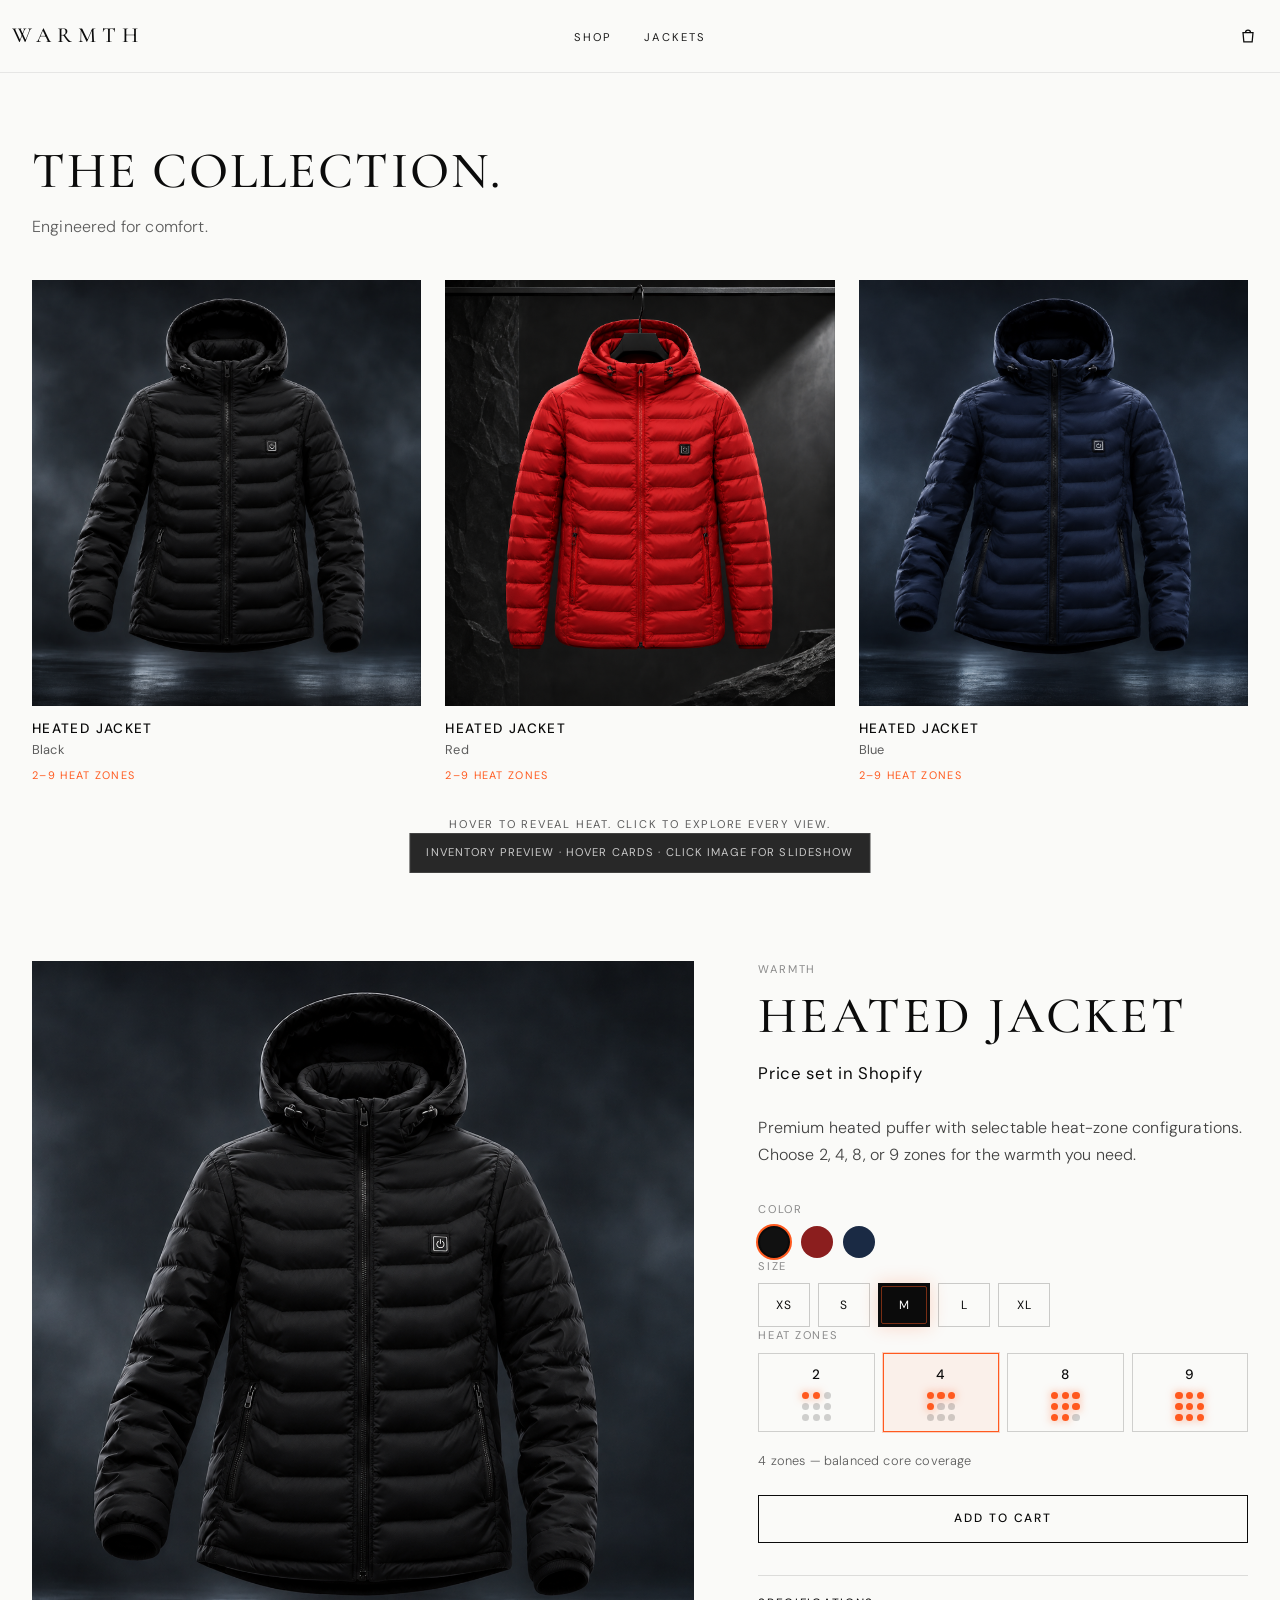
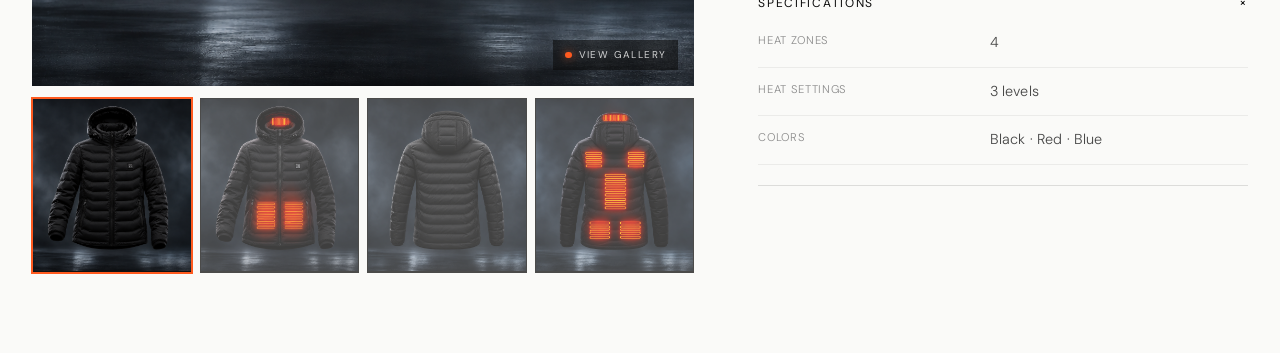
==== heated-store/preview/inventory.html @ 86cc254b "Add heated clothing brand theme, inventory, and campaign assets. Shopify Online Store 2.0 theme with" ====
<!doctype html>
<html lang="en">
  <head>
    <meta charset="utf-8">
    <meta name="viewport" content="width=device-width,initial-scale=1">
    <title>WARMTH — Inventory Preview</title>
    <link rel="preconnect" href="https://fonts.googleapis.com">
    <link rel="preconnect" href="https://fonts.gstatic.com" crossorigin>
    <link href="https://fonts.googleapis.com/css2?family=Cormorant+Garamond:wght@400;500;600&family=DM+Sans:opsz,wght@9..40,300;9..40,400;9..40,500&display=swap" rel="stylesheet">
    <link rel="stylesheet" href="../assets/base.css">
    <link rel="stylesheet" href="../assets/editorial.css">
    <link rel="stylesheet" href="../assets/animations.css">
    <link rel="stylesheet" href="../assets/product.css">
    <link rel="stylesheet" href="../assets/inventory.css">
    <style>
      :root {
        --color-bg: #0B0B0B;
        --color-soft-black: #171717;
        --color-white: #FFFFFF;
        --color-editorial: #FAFAF8;
        --color-muted: #8A8A8A;
        --color-light-gray: #E9E9E9;
        --color-heat: #FF5A1F;
        --color-amber: #FFB347;
        --color-deep-heat: #D62828;
        --page-width: 1440px;
        --heading-scale: 1;
        --body-scale: 1;
        --font-heading: 'Cormorant Garamond', 'Times New Roman', serif;
        --font-body: 'DM Sans', system-ui, sans-serif;
        --header-height: 4.5rem;
      }
      .preview-banner {
        position: fixed; bottom: 1rem; left: 50%; transform: translateX(-50%);
        z-index: 100; padding: 0.65rem 1rem; background: rgba(11,11,11,0.88);
        border: 1px solid rgba(255,255,255,0.12); font-size: 0.7rem;
        letter-spacing: 0.1em; text-transform: uppercase; color: rgba(255,255,255,0.75);
        max-width: calc(100% - 2rem); text-align: center;
      }
    </style>
  </head>
  <body class="template-collection">
    <header class="site-header" data-site-header data-transparent="false">
      <div class="site-header__inner">
        <a class="site-header__logo" href="index.html">WARMTH</a>
        <nav class="site-header__nav" aria-label="Primary">
          <ul class="site-header__nav-list list-reset">
            <li><a class="site-header__nav-link" href="#inventory">Shop</a></li>
            <li><a class="site-header__nav-link" href="#product-black">Jackets</a></li>
          </ul>
        </nav>
        <div class="site-header__actions">
          <button type="button" class="icon-btn icon-btn--cart" data-cart-open aria-label="Cart">
            <svg viewBox="0 0 24 24" fill="none" stroke="currentColor" stroke-width="1.5"><path d="M6 8h12l-1 11H7L6 8z"/><path d="M9 8a3 3 0 016 0"/></svg>
            <span class="cart-count" data-cart-count hidden></span>
          </button>
          <button type="button" class="icon-btn menu-toggle" data-menu-toggle aria-label="Menu">
            <svg viewBox="0 0 24 24" fill="none" stroke="currentColor" stroke-width="1.5"><path d="M4 7h16M4 12h16M4 17h16"/></svg>
          </button>
        </div>
      </div>
    </header>

    <nav class="mobile-nav" data-mobile-nav>
      <button type="button" class="icon-btn mobile-nav__close" data-mobile-nav-close aria-label="Close">
        <svg viewBox="0 0 24 24" fill="none" stroke="currentColor" stroke-width="1.5"><path d="M6 6l12 12M18 6L6 18"/></svg>
      </button>
      <ul class="mobile-nav__list list-reset">
        <li><a class="mobile-nav__link" href="#inventory">Shop</a></li>
        <li><a class="mobile-nav__link" href="#product-black">Product</a></li>
      </ul>
    </nav>

    <main>
      <section class="inventory-section" id="inventory" data-inventory-section>
        <div class="page-width">
          <header class="inventory-section__header">
            <h1 class="inventory-section__title h2">THE COLLECTION.</h1>
            <p class="inventory-section__sub">Engineered for comfort.</p>
          </header>
          <div class="inventory-grid">
            <a class="inventory-card" href="#product-black" data-inventory-card data-color="black">
              <div class="inventory-card__media"><div class="inventory-card__stage">
                <img class="inventory-card__img inventory-card__img--base" src="../assets/inventory/black-unglowfront.png" alt="Black heated jacket" width="1199" height="1312">
                <img class="inventory-card__img inventory-card__img--glow" src="../assets/inventory/black-glowfront.png" alt="" width="1199" height="1312" aria-hidden="true">
                <span class="inventory-card__heat-hint" aria-hidden="true"><span class="inventory-card__heat-dot"></span>Heat on</span>
              </div></div>
              <div class="inventory-card__meta">
                <h2 class="inventory-card__title">Heated Jacket</h2>
                <p class="inventory-card__color">Black</p>
                <p class="inventory-card__zones">2–9 heat zones</p>
              </div>
            </a>
            <a class="inventory-card" href="#product-red" data-inventory-card data-color="red">
              <div class="inventory-card__media"><div class="inventory-card__stage">
                <img class="inventory-card__img inventory-card__img--base" src="../assets/inventory/red-unglowfront.png" alt="Red heated jacket" width="1199" height="1312">
                <img class="inventory-card__img inventory-card__img--glow" src="../assets/inventory/red-glowfront.png" alt="" width="1199" height="1312" aria-hidden="true">
                <span class="inventory-card__heat-hint" aria-hidden="true"><span class="inventory-card__heat-dot"></span>Heat on</span>
              </div></div>
              <div class="inventory-card__meta">
                <h2 class="inventory-card__title">Heated Jacket</h2>
                <p class="inventory-card__color">Red</p>
                <p class="inventory-card__zones">2–9 heat zones</p>
              </div>
            </a>
            <a class="inventory-card" href="#product-blue" data-inventory-card data-color="blue">
              <div class="inventory-card__media"><div class="inventory-card__stage">
                <img class="inventory-card__img inventory-card__img--base" src="../assets/inventory/blue-unglowfront.png" alt="Blue heated jacket" width="1199" height="1312">
                <img class="inventory-card__img inventory-card__img--glow" src="../assets/inventory/blue-glowfront.png" alt="" width="1199" height="1312" aria-hidden="true">
                <span class="inventory-card__heat-hint" aria-hidden="true"><span class="inventory-card__heat-dot"></span>Heat on</span>
              </div></div>
              <div class="inventory-card__meta">
                <h2 class="inventory-card__title">Heated Jacket</h2>
                <p class="inventory-card__color">Blue</p>
                <p class="inventory-card__zones">2–9 heat zones</p>
              </div>
            </a>
          </div>
          <p class="inventory-section__hint">Hover to reveal heat. Click to explore every view.</p>
        </div>
      </section>

      <section class="product inventory-product" id="product-black" data-product-section data-inventory-product data-color="black">
        <div class="page-width product__layout">
          <div class="product__gallery" data-product-gallery data-inventory-gallery>
            <button type="button" class="product__gallery-main inventory-gallery__main" data-gallery-main data-open-slideshow aria-label="Open image slideshow">
              <img data-gallery-active src="../assets/inventory/black-unglowfront.png" alt="Black jacket front" width="1199" height="1312">
              <span class="inventory-gallery__cue"><span class="inventory-gallery__cue-dot"></span>View gallery</span>
            </button>
            <div class="product__thumbs inventory-gallery__thumbs">
              <button type="button" class="product__thumb is-active" data-gallery-thumb data-src="../assets/inventory/black-unglowfront.png" data-alt="Black jacket front" aria-label="Front">
                <img src="../assets/inventory/black-unglowfront.png" alt="" width="200" height="220">
              </button>
              <button type="button" class="product__thumb" data-gallery-thumb data-src="../assets/inventory/black-glowfront.png" data-alt="Black jacket front — heat on" aria-label="Front heat">
                <img src="../assets/inventory/black-glowfront.png" alt="" width="200" height="220">
              </button>
              <button type="button" class="product__thumb" data-gallery-thumb data-src="../assets/inventory/black-unglowback.png" data-alt="Black jacket back" aria-label="Back">
                <img src="../assets/inventory/black-unglowback.png" alt="" width="200" height="220">
              </button>
              <button type="button" class="product__thumb" data-gallery-thumb data-src="../assets/inventory/black-glowback.png" data-alt="Black jacket back — heat on" aria-label="Back heat">
                <img src="../assets/inventory/black-glowback.png" alt="" width="200" height="220">
              </button>
            </div>
          </div>

          <div class="product__info">
            <p class="product__vendor">WARMTH</p>
            <h1 class="product__title">Heated Jacket</h1>
            <div class="product__price">Price set in Shopify</div>
            <div class="product__description">
              <p>Premium heated puffer with selectable heat-zone configurations. Choose 2, 4, 8, or 9 zones for the warmth you need.</p>
            </div>

            <div class="inventory-product__form">
              <div class="field">
                <span class="field__label">Color</span>
                <div class="color-pills">
                  <button type="button" class="color-pill color-pill--black is-selected" data-color-pill data-color="black" aria-label="Black" aria-pressed="true"></button>
                  <button type="button" class="color-pill color-pill--red" data-color-pill data-color="red" aria-label="Red" aria-pressed="false"></button>
                  <button type="button" class="color-pill color-pill--blue" data-color-pill data-color="blue" aria-label="Blue" aria-pressed="false"></button>
                </div>
              </div>

              <div class="field">
                <span class="field__label">Size</span>
                <div class="variant-pills variant-pills--animated" data-size-pills>
                  <button type="button" class="variant-pill" data-size-pill data-value="XS"><span class="variant-pill__ring"></span><span class="variant-pill__label">XS</span></button>
                  <button type="button" class="variant-pill" data-size-pill data-value="S"><span class="variant-pill__ring"></span><span class="variant-pill__label">S</span></button>
                  <button type="button" class="variant-pill is-selected" data-size-pill data-value="M"><span class="variant-pill__ring"></span><span class="variant-pill__label">M</span></button>
                  <button type="button" class="variant-pill" data-size-pill data-value="L"><span class="variant-pill__ring"></span><span class="variant-pill__label">L</span></button>
                  <button type="button" class="variant-pill" data-size-pill data-value="XL"><span class="variant-pill__ring"></span><span class="variant-pill__label">XL</span></button>
                </div>
              </div>

              <div class="field" data-heat-option>
                <span class="field__label">Heat zones</span>
                <div class="heat-zone-pills" data-heat-pills>
                  <button type="button" class="heat-zone-pill" data-heat-zones="2" aria-pressed="false"><span class="heat-zone-pill__count">2</span><span class="heat-zone-pill__map" data-zone-map="2"></span></button>
                  <button type="button" class="heat-zone-pill is-selected" data-heat-zones="4" aria-pressed="true"><span class="heat-zone-pill__count">4</span><span class="heat-zone-pill__map" data-zone-map="4"></span></button>
                  <button type="button" class="heat-zone-pill" data-heat-zones="8" aria-pressed="false"><span class="heat-zone-pill__count">8</span><span class="heat-zone-pill__map" data-zone-map="8"></span></button>
                  <button type="button" class="heat-zone-pill" data-heat-zones="9" aria-pressed="false"><span class="heat-zone-pill__count">9</span><span class="heat-zone-pill__map" data-zone-map="9"></span></button>
                </div>
                <p class="heat-zone-note" data-heat-note>4 zones — balanced core coverage</p>
              </div>

              <div class="product__actions" style="margin-top:1.5rem;">
                <button type="button" class="btn btn--dark" data-demo-add style="width:100%;">Add to cart</button>
              </div>
            </div>

            <div class="product__meta-blocks">
              <details class="accordion" open>
                <summary class="accordion__trigger">Specifications <span class="accordion__icon">+</span></summary>
                <div class="accordion__content">
                  <div class="spec-list">
                    <div class="spec-list__row"><span class="spec-list__label">Heat zones</span><span data-spec-zones>4</span></div>
                    <div class="spec-list__row"><span class="spec-list__label">Heat settings</span><span>3 levels</span></div>
                    <div class="spec-list__row"><span class="spec-list__label">Colors</span><span>Black · Red · Blue</span></div>
                  </div>
                </div>
              </details>
            </div>
          </div>
        </div>
      </section>
    </main>

    <div class="slideshow" data-slideshow hidden>
      <div class="slideshow__overlay" data-slideshow-close></div>
      <div class="slideshow__panel" role="dialog" aria-modal="true" aria-label="Product gallery">
        <button type="button" class="slideshow__close icon-btn" data-slideshow-close aria-label="Close">
          <svg viewBox="0 0 24 24" fill="none" stroke="currentColor" stroke-width="1.5"><path d="M6 6l12 12M18 6L6 18"/></svg>
        </button>
        <button type="button" class="slideshow__nav slideshow__nav--prev" data-slideshow-prev aria-label="Previous">
          <svg viewBox="0 0 24 24" fill="none" stroke="currentColor" stroke-width="1.5"><path d="M15 5l-7 7 7 7"/></svg>
        </button>
        <div class="slideshow__stage">
          <img class="slideshow__img is-active" data-slideshow-img alt="" width="1199" height="1312">
          <img class="slideshow__img" data-slideshow-img-next alt="" width="1199" height="1312" aria-hidden="true">
        </div>
        <button type="button" class="slideshow__nav slideshow__nav--next" data-slideshow-next aria-label="Next">
          <svg viewBox="0 0 24 24" fill="none" stroke="currentColor" stroke-width="1.5"><path d="M9 5l7 7-7 7"/></svg>
        </button>
        <div class="slideshow__meta">
          <p class="slideshow__caption" data-slideshow-caption></p>
          <div class="slideshow__progress" data-slideshow-progress></div>
        </div>
      </div>
    </div>

    <div class="cart-drawer" data-cart-drawer>
      <div class="cart-drawer__overlay" data-cart-close></div>
      <aside class="cart-drawer__panel" role="dialog" aria-modal="true" aria-label="Cart">
        <div class="cart-drawer__header">
          <h2 class="cart-drawer__title">Cart</h2>
          <button type="button" class="icon-btn" data-cart-close aria-label="Close">
            <svg viewBox="0 0 24 24" fill="none" stroke="currentColor" stroke-width="1.5"><path d="M6 6l12 12M18 6L6 18"/></svg>
          </button>
        </div>
        <div class="cart-drawer__body"><p class="cart-drawer__empty">Your cart is empty</p></div>
      </aside>
    </div>

    <div id="CartToast" class="cart-toast" hidden role="status"></div>
    <p class="preview-banner">Inventory preview · Hover cards · Click image for slideshow</p>

    <script type="application/json" data-inventory-catalog>
    {
      "black": {
        "title": "Heated Jacket",
        "images": [
          {"src": "../assets/inventory/black-unglowfront.png", "alt": "Black jacket front"},
          {"src": "../assets/inventory/black-glowfront.png", "alt": "Black jacket front — heat on"},
          {"src": "../assets/inventory/black-unglowback.png", "alt": "Black jacket back"},
          {"src": "../assets/inventory/black-glowback.png", "alt": "Black jacket back — heat on"}
        ]
      },
      "red": {
        "title": "Heated Jacket",
        "images": [
          {"src": "../assets/inventory/red-unglowfront.png", "alt": "Red jacket front"},
          {"src": "../assets/inventory/red-glowfront.png", "alt": "Red jacket front — heat on"},
          {"src": "../assets/inventory/red-unglowback.png", "alt": "Red jacket back"},
          {"src": "../assets/inventory/red-glowback.png", "alt": "Red jacket back — heat on"}
        ]
      },
      "blue": {
        "title": "Heated Jacket",
        "images": [
          {"src": "../assets/inventory/blue-unglowfront.png", "alt": "Blue jacket front"},
          {"src": "../assets/inventory/blue-glowfront.png", "alt": "Blue jacket front — heat on"},
          {"src": "../assets/inventory/blue-unglowback.png", "alt": "Blue jacket back"},
          {"src": "../assets/inventory/blue-glowback.png", "alt": "Blue jacket back — heat on"}
        ]
      }
    }
    </script>
    <script>
      window.theme = {
        routes: { cart_url: '#', cart_add_url: '#', cart_change_url: '#', cart_update_url: '#' },
        strings: { addToCart: 'Add to cart', soldOut: 'Sold out', unavailable: 'Unavailable', cartError: 'Cart requires Shopify' },
        moneyFormat: '${{amount}}',
        cartDrawer: true
      };
    </script>
    <script src="../assets/theme.js" defer></script>
    <script src="../assets/media-controller.js" defer></script>
  </body>
</html>
---- heated-store/assets/base.css ----
/* ==========================================================================
   Heated Store — Base design system
   ~90–95% neutral. Heat orange is the signature accent only.
   ========================================================================== */

*,
*::before,
*::after {
  box-sizing: border-box;
}

html {
  font-size: calc(16px * var(--body-scale, 1));
  scroll-behavior: smooth;
  -webkit-text-size-adjust: 100%;
}

@media (prefers-reduced-motion: reduce) {
  html {
    scroll-behavior: auto;
  }

  *,
  *::before,
  *::after {
    animation-duration: 0.01ms !important;
    animation-iteration-count: 1 !important;
    transition-duration: 0.01ms !important;
    scroll-behavior: auto !important;
  }
}

body {
  margin: 0;
  min-height: 100svh;
  background: var(--color-bg);
  color: var(--color-white);
  font-family: var(--font-body);
  font-weight: 400;
  line-height: 1.55;
  letter-spacing: 0.01em;
  -webkit-font-smoothing: antialiased;
  text-rendering: optimizeLegibility;
}

img,
video,
svg {
  display: block;
  max-width: 100%;
  height: auto;
}

button,
input,
select,
textarea {
  font: inherit;
  color: inherit;
}

button {
  cursor: pointer;
  background: none;
  border: none;
  padding: 0;
}

a {
  color: inherit;
  text-decoration: none;
}

a:hover {
  color: var(--color-heat);
}

:focus-visible {
  outline: 2px solid var(--color-heat);
  outline-offset: 3px;
}

.skip-link {
  position: absolute;
  left: -9999px;
  top: 0;
  z-index: 10000;
  padding: 0.75rem 1.25rem;
  background: var(--color-white);
  color: var(--color-bg);
}

.skip-link:focus {
  left: 1rem;
  top: 1rem;
}

.visually-hidden {
  position: absolute !important;
  width: 1px;
  height: 1px;
  padding: 0;
  margin: -1px;
  overflow: hidden;
  clip: rect(0, 0, 0, 0);
  white-space: nowrap;
  border: 0;
}

.page-width {
  width: min(100% - 2.5rem, var(--page-width));
  margin-inline: auto;
}

@media (min-width: 990px) {
  .page-width {
    width: min(100% - 4rem, var(--page-width));
  }
}

.main-content {
  min-height: 60svh;
}

.template-index .main-content {
  min-height: 100svh;
}

/* Typography */
h1, h2, h3, h4, .heading {
  font-family: var(--font-heading);
  font-weight: 500;
  line-height: 1.05;
  letter-spacing: 0.04em;
  margin: 0;
  text-transform: uppercase;
}

.h1, h1 {
  font-size: clamp(2.4rem, 6vw, calc(5.5rem * var(--heading-scale, 1)));
}

.h2, h2 {
  font-size: clamp(1.8rem, 4vw, calc(3.5rem * var(--heading-scale, 1)));
}

.h3, h3 {
  font-size: clamp(1.25rem, 2.5vw, calc(2rem * var(--heading-scale, 1)));
}

.body-sm {
  font-size: 0.875rem;
  letter-spacing: 0.04em;
}

.body-xs {
  font-size: 0.75rem;
  letter-spacing: 0.08em;
  text-transform: uppercase;
}

.text-muted {
  color: var(--color-muted);
}

.surface-editorial .text-muted,
.collection-hero__sub,
.product-card__price,
.product__vendor,
.field__label,
.cart-item__variant,
.cart-summary__note,
.product-heat-demo__caption,
.page-placeholder-note,
.collection-empty {
  color: #5c5c5c;
}

.text-heat {
  color: var(--color-heat);
}

/* Buttons */
.btn {
  display: inline-flex;
  align-items: center;
  justify-content: center;
  gap: 0.5rem;
  min-height: 3rem;
  padding: 0.85rem 1.75rem;
  border: 1px solid currentColor;
  background: transparent;
  color: var(--color-white);
  font-family: var(--font-body);
  font-size: 0.75rem;
  font-weight: 500;
  letter-spacing: 0.16em;
  text-transform: uppercase;
  transition: background 0.35s ease, color 0.35s ease, border-color 0.35s ease, transform 0.35s ease;
}

.btn:hover {
  background: var(--color-white);
  color: var(--color-bg);
  border-color: var(--color-white);
}

.btn--filled {
  background: var(--color-white);
  color: var(--color-bg);
  border-color: var(--color-white);
}

.btn--filled:hover {
  background: transparent;
  color: var(--color-white);
}

.btn--heat {
  border-color: var(--color-heat);
  color: var(--color-heat);
}

.btn--heat:hover {
  background: var(--color-heat);
  color: var(--color-white);
  border-color: var(--color-heat);
}

.btn--dark {
  color: var(--color-bg);
  border-color: var(--color-bg);
}

.btn--dark:hover {
  background: var(--color-bg);
  color: var(--color-white);
}

.btn:disabled,
.btn[aria-disabled="true"] {
  opacity: 0.45;
  cursor: not-allowed;
  pointer-events: none;
}

.icon-btn {
  display: inline-flex;
  align-items: center;
  justify-content: center;
  width: 2.5rem;
  height: 2.5rem;
  color: inherit;
  transition: color 0.25s ease, opacity 0.25s ease;
}

.icon-btn:hover {
  color: var(--color-heat);
}

.icon-btn svg {
  width: 1.25rem;
  height: 1.25rem;
}

/* Forms */
.field {
  display: flex;
  flex-direction: column;
  gap: 0.5rem;
}

.field__label {
  font-size: 0.7rem;
  letter-spacing: 0.14em;
  text-transform: uppercase;
  color: var(--color-muted);
}

.field__input,
.field__select {
  width: 100%;
  min-height: 3rem;
  padding: 0.75rem 1rem;
  border: 1px solid var(--color-light-gray);
  background: transparent;
  color: inherit;
  appearance: none;
}

.field__input:focus,
.field__select:focus {
  border-color: var(--color-heat);
  outline: none;
}

.qty {
  display: inline-flex;
  align-items: center;
  border: 1px solid var(--color-light-gray);
}

.qty__btn {
  width: 2.75rem;
  height: 2.75rem;
  display: grid;
  place-items: center;
  transition: color 0.2s ease;
}

.qty__btn:hover {
  color: var(--color-heat);
}

.qty__input {
  width: 3rem;
  height: 2.75rem;
  border: 0;
  background: transparent;
  text-align: center;
  -moz-appearance: textfield;
}

.qty__input::-webkit-outer-spin-button,
.qty__input::-webkit-inner-spin-button {
  appearance: none;
  margin: 0;
}

/* Cart toast */
.cart-toast {
  position: fixed;
  right: 1.25rem;
  bottom: 1.25rem;
  z-index: 80;
  padding: 0.9rem 1.2rem;
  background: var(--color-soft-black);
  border: 1px solid rgba(255, 255, 255, 0.12);
  font-size: 0.8rem;
  letter-spacing: 0.06em;
  box-shadow: 0 12px 40px rgba(0, 0, 0, 0.35);
}

.cart-toast[hidden] {
  display: none;
}

/* Utility surfaces */
.surface-editorial {
  background: var(--color-editorial);
  color: var(--color-bg);
}

.surface-black {
  background: var(--color-bg);
  color: var(--color-white);
}

.list-reset {
  list-style: none;
  margin: 0;
  padding: 0;
}

.grid {
  display: grid;
  gap: 1.5rem;
}

@media (min-width: 750px) {
  .grid--2 {
    grid-template-columns: repeat(2, 1fr);
  }
}

@media (min-width: 990px) {
  .grid--3 {
    grid-template-columns: repeat(3, 1fr);
  }
}
---- heated-store/assets/editorial.css ----
/* ==========================================================================
   Editorial / cinematic surfaces
   ========================================================================== */

/* Header */
.site-header {
  position: sticky;
  top: 0;
  z-index: 50;
  transition: background 0.4s ease, color 0.4s ease, border-color 0.4s ease, backdrop-filter 0.4s ease;
  border-bottom: 1px solid transparent;
}

.site-header__inner {
  display: grid;
  grid-template-columns: 1fr auto 1fr;
  align-items: center;
  min-height: var(--header-height);
  width: min(100% - 1.5rem, var(--page-width));
  margin-inline: auto;
  gap: 1rem;
}

.site-header__logo {
  justify-self: start;
  font-family: var(--font-heading);
  font-size: 1.35rem;
  letter-spacing: 0.28em;
  text-transform: uppercase;
  font-weight: 500;
}

.site-header__logo img {
  width: auto;
  height: auto;
  max-height: 2rem;
}

.site-header__nav {
  justify-self: center;
  display: none;
}

.site-header__nav-list {
  display: flex;
  align-items: center;
  gap: 2rem;
}

.site-header__nav-link {
  font-size: 0.7rem;
  letter-spacing: 0.18em;
  text-transform: uppercase;
  opacity: 0.92;
  transition: opacity 0.25s ease, color 0.25s ease;
}

.site-header__nav-link:hover {
  opacity: 1;
  color: var(--color-amber);
}

.template-collection .site-header__nav-link:hover,
.template-product .site-header__nav-link:hover,
.template-cart .site-header__nav-link:hover,
.template-page .site-header__nav-link:hover,
.surface-editorial a:hover {
  color: var(--color-deep-heat);
}

.site-header__actions {
  justify-self: end;
  display: flex;
  align-items: center;
  gap: 0.25rem;
}

.cart-count {
  position: absolute;
  top: 0.2rem;
  right: 0.15rem;
  min-width: 1rem;
  height: 1rem;
  padding: 0 0.25rem;
  border-radius: 999px;
  background: var(--color-heat);
  color: var(--color-white);
  font-size: 0.6rem;
  line-height: 1rem;
  text-align: center;
}

.cart-count[hidden],
.cart-count:empty {
  display: none;
}

.icon-btn--cart {
  position: relative;
}

.site-header--transparent {
  position: fixed;
  inset-inline: 0;
  background: transparent;
  color: var(--color-white);
}

.site-header--scrolled,
.site-header:not(.site-header--transparent) {
  background: rgba(11, 11, 11, 0.92);
  color: var(--color-white);
  border-bottom-color: rgba(255, 255, 255, 0.08);
  backdrop-filter: blur(12px);
}

.template-collection .site-header:not(.site-header--transparent),
.template-product .site-header:not(.site-header--transparent),
.template-cart .site-header:not(.site-header--transparent),
.template-page .site-header:not(.site-header--transparent) {
  background: var(--color-editorial);
  color: var(--color-bg);
  border-bottom-color: rgba(11, 11, 11, 0.08);
}

@media (min-width: 990px) {
  .site-header__nav {
    display: block;
  }

  .menu-toggle {
    display: none;
  }
}

/* Mobile menu */
.mobile-nav {
  position: fixed;
  inset: 0;
  z-index: 60;
  display: grid;
  place-items: center;
  background: var(--color-bg);
  color: var(--color-white);
  opacity: 0;
  visibility: hidden;
  pointer-events: none;
  transition: opacity 0.4s ease, visibility 0.4s ease;
}

.mobile-nav.is-open {
  opacity: 1;
  visibility: visible;
  pointer-events: auto;
}

.mobile-nav__close {
  position: absolute;
  top: 1.25rem;
  right: 1.25rem;
}

.mobile-nav__list {
  display: flex;
  flex-direction: column;
  align-items: center;
  gap: 1.75rem;
}

.mobile-nav__link {
  font-family: var(--font-heading);
  font-size: clamp(1.8rem, 8vw, 3rem);
  letter-spacing: 0.12em;
  text-transform: uppercase;
}

/* Cinematic sections */
.cinematic {
  position: relative;
  display: grid;
  align-items: end;
  min-height: 100svh;
  overflow: hidden;
  color: var(--color-white);
  background: var(--color-soft-black);
}

.cinematic--short {
  min-height: 85svh;
}

.cinematic__media {
  position: absolute;
  inset: 0;
  z-index: 0;
}

.cinematic__media-inner,
.cinematic__media .responsive-media,
.cinematic__media .heat-media {
  width: 100%;
  height: 100%;
}

.cinematic__overlay {
  position: absolute;
  inset: 0;
  z-index: 1;
  pointer-events: none;
  background: linear-gradient(
    to top,
    rgba(11, 11, 11, 0.55) 0%,
    rgba(11, 11, 11, 0.12) 42%,
    rgba(11, 11, 11, 0.18) 100%
  );
}

.cinematic__overlay--left {
  background: linear-gradient(
    90deg,
    rgba(11, 11, 11, 0.55) 0%,
    rgba(11, 11, 11, 0.18) 42%,
    rgba(11, 11, 11, 0.05) 100%
  );
}

.cinematic__overlay--center {
  background: linear-gradient(
    to top,
    rgba(11, 11, 11, 0.5) 0%,
    rgba(11, 11, 11, 0.1) 50%,
    rgba(11, 11, 11, 0.2) 100%
  );
}

.cinematic__content {
  position: relative;
  z-index: 2;
  width: min(100% - 2rem, 42rem);
  padding: 5rem 0 4rem;
  margin-inline: 1.25rem;
}

@media (min-width: 750px) {
  .cinematic__content {
    margin-inline: clamp(1.5rem, 6vw, 5rem);
    padding-bottom: 5rem;
  }
}

.cinematic__content--center {
  margin-inline: auto;
  text-align: center;
}

.cinematic__content--right {
  margin-left: auto;
  margin-right: clamp(1.5rem, 6vw, 5rem);
  text-align: right;
}

.cinematic__eyebrow {
  margin: 0 0 1rem;
  font-size: 0.7rem;
  letter-spacing: 0.22em;
  text-transform: uppercase;
  color: rgba(255, 255, 255, 0.7);
}

.cinematic__headline {
  margin: 0 0 1rem;
  max-width: 14ch;
}

.cinematic__content--center .cinematic__headline {
  max-width: none;
}

.cinematic__text {
  margin: 0 0 1.75rem;
  max-width: 32ch;
  color: rgba(255, 255, 255, 0.82);
  font-size: 0.95rem;
  font-weight: 300;
  letter-spacing: 0.03em;
}

.cinematic__content--center .cinematic__text {
  margin-inline: auto;
}

.cinematic__actions {
  display: flex;
  flex-wrap: wrap;
  gap: 0.75rem;
}

.cinematic__content--center .cinematic__actions {
  justify-content: center;
}

.cinematic__content--right .cinematic__actions {
  justify-content: flex-end;
}

.scroll-indicator {
  position: absolute;
  left: 50%;
  bottom: 1.5rem;
  z-index: 2;
  display: flex;
  flex-direction: column;
  align-items: center;
  gap: 0.5rem;
  transform: translateX(-50%);
  color: rgba(255, 255, 255, 0.65);
  font-size: 0.65rem;
  letter-spacing: 0.2em;
  text-transform: uppercase;
  pointer-events: none;
}

.scroll-indicator__line {
  width: 1px;
  height: 2.5rem;
  background: linear-gradient(to bottom, transparent, rgba(255, 90, 31, 0.8), transparent);
  animation: scrollPulse 2.4s ease-in-out infinite;
}

/* Footer */
.site-footer {
  background: var(--color-bg);
  color: var(--color-white);
  border-top: 1px solid rgba(255, 255, 255, 0.08);
  padding: 4rem 0 2rem;
}

.site-footer__grid {
  display: grid;
  gap: 2.5rem;
}

@media (min-width: 750px) {
  .site-footer__grid {
    grid-template-columns: 1.4fr 1fr 1fr;
  }
}

.site-footer__brand {
  font-family: var(--font-heading);
  font-size: 1.5rem;
  letter-spacing: 0.28em;
  text-transform: uppercase;
  margin-bottom: 1rem;
}

.site-footer__tagline {
  max-width: 28ch;
  color: var(--color-muted);
  font-size: 0.9rem;
  font-weight: 300;
}

.site-footer__heading {
  margin-bottom: 1rem;
  font-family: var(--font-body);
  font-size: 0.7rem;
  letter-spacing: 0.16em;
  text-transform: uppercase;
  color: var(--color-muted);
}

.site-footer__list {
  display: grid;
  gap: 0.75rem;
}

.site-footer__link {
  font-size: 0.9rem;
  color: rgba(255, 255, 255, 0.85);
  transition: color 0.25s ease;
}

.site-footer__link:hover {
  color: var(--color-heat);
}

.site-footer__bottom {
  margin-top: 3rem;
  padding-top: 1.5rem;
  border-top: 1px solid rgba(255, 255, 255, 0.08);
  display: flex;
  flex-wrap: wrap;
  gap: 1rem;
  justify-content: space-between;
  color: var(--color-muted);
  font-size: 0.75rem;
  letter-spacing: 0.06em;
}

/* Collection editorial */
.collection-hero {
  padding: 4.5rem 0 2.5rem;
  background: var(--color-editorial);
  color: var(--color-bg);
}

.collection-hero__title {
  margin-bottom: 0.75rem;
}

.collection-hero__sub {
  color: var(--color-muted);
  max-width: 36ch;
  font-weight: 300;
}

.collection-grid-section {
  background: var(--color-editorial);
  color: var(--color-bg);
  padding: 1rem 0 5rem;
}

.collection-empty {
  padding: 4rem 0;
  text-align: center;
  color: var(--color-muted);
}

/* Product card */
.product-card {
  display: block;
  color: inherit;
}

.product-card__media {
  position: relative;
  aspect-ratio: 4 / 5;
  overflow: hidden;
  background: #d8d8d6;
  margin-bottom: 1rem;
}

.product-card__img {
  width: 100%;
  height: 100%;
  object-fit: cover;
  transition: opacity 0.5s ease, transform 0.7s ease;
}

.product-card__img--hover {
  position: absolute;
  inset: 0;
  opacity: 0;
}

.product-card:hover .product-card__img--primary {
  opacity: 0;
  transform: scale(1.02);
}

.product-card:hover .product-card__img--hover {
  opacity: 1;
}

.product-card__title {
  margin: 0 0 0.35rem;
  font-family: var(--font-body);
  font-size: 0.85rem;
  font-weight: 500;
  letter-spacing: 0.08em;
  text-transform: uppercase;
}

.product-card__price {
  color: var(--color-muted);
  font-size: 0.85rem;
}

.product-card__swatches {
  display: flex;
  gap: 0.35rem;
  margin-top: 0.65rem;
}

.product-card__swatch {
  width: 0.7rem;
  height: 0.7rem;
  border-radius: 50%;
  border: 1px solid rgba(0, 0, 0, 0.15);
  background: #8a8a8a;
}

.product-card__swatch--black,
.product-card__swatch--noir,
.product-card__swatch--charcoal {
  background: #111;
}

.product-card__swatch--white,
.product-card__swatch--ivory,
.product-card__swatch--off-white {
  background: #f4f4f2;
}

.product-card__swatch--grey,
.product-card__swatch--gray,
.product-card__swatch--silver {
  background: #9a9a9a;
}

.product-card__swatch--navy {
  background: #1c2430;
}

.product-card__swatch--olive {
  background: #5a5c45;
}

.product-card__placeholder {
  width: 100%;
  height: 100%;
  display: grid;
  place-items: center;
  background:
    linear-gradient(145deg, #cfcfcd 0%, #9a9a98 48%, #bdbdbb 100%);
  color: rgba(11, 11, 11, 0.45);
  font-size: 0.7rem;
  letter-spacing: 0.18em;
  text-transform: uppercase;
}

/* Static pages */
.page-shell {
  background: var(--color-editorial);
  color: var(--color-bg);
  padding: 4rem 0 6rem;
}

.page-shell__title {
  margin-bottom: 1.5rem;
}

.page-shell__content {
  max-width: 48rem;
  font-weight: 300;
  line-height: 1.7;
}

.page-shell__content p {
  margin: 0 0 1.25rem;
}

.page-shell__content h2,
.page-shell__content h3 {
  margin: 2.5rem 0 1rem;
  font-family: var(--font-body);
  font-size: 0.85rem;
  letter-spacing: 0.14em;
}

.page-placeholder-note {
  margin-top: 2rem;
  padding: 1rem 1.25rem;
  border-left: 2px solid var(--color-heat);
  background: rgba(11, 11, 11, 0.04);
  color: var(--color-muted);
  font-size: 0.85rem;
}

/* 404 */
.error-404 {
  min-height: 80svh;
  display: grid;
  place-items: center;
  text-align: center;
  padding: 4rem 1.5rem;
  background: var(--color-bg);
}

.error-404__title {
  margin-bottom: 1rem;
}

.error-404__text {
  color: var(--color-muted);
  margin-bottom: 2rem;
}

/* Cart page */
.cart-page {
  background: var(--color-editorial);
  color: var(--color-bg);
  padding: 3.5rem 0 5rem;
}

.cart-page__title {
  margin-bottom: 2rem;
}

.cart-table {
  width: 100%;
  border-collapse: collapse;
}

.cart-item {
  display: grid;
  grid-template-columns: 6rem 1fr;
  gap: 1.25rem;
  padding: 1.5rem 0;
  border-bottom: 1px solid rgba(11, 11, 11, 0.1);
}

@media (min-width: 750px) {
  .cart-item {
    grid-template-columns: 8rem 1.5fr 1fr auto;
    align-items: center;
  }
}

.cart-item__media {
  aspect-ratio: 1;
  background: #ddd;
  overflow: hidden;
}

.cart-item__media img {
  width: 100%;
  height: 100%;
  object-fit: cover;
}

.cart-item__title {
  font-family: var(--font-body);
  font-size: 0.9rem;
  letter-spacing: 0.06em;
  text-transform: uppercase;
  margin-bottom: 0.35rem;
}

.cart-item__variant {
  color: var(--color-muted);
  font-size: 0.8rem;
  margin-bottom: 0.75rem;
}

.cart-item__remove {
  font-size: 0.7rem;
  letter-spacing: 0.12em;
  text-transform: uppercase;
  color: var(--color-muted);
}

.cart-item__remove:hover {
  color: var(--color-heat);
}

.cart-summary {
  margin-top: 2rem;
  max-width: 24rem;
  margin-left: auto;
}

.cart-summary__row {
  display: flex;
  justify-content: space-between;
  margin-bottom: 1rem;
  font-size: 0.95rem;
}

.cart-summary__note {
  color: var(--color-muted);
  font-size: 0.8rem;
  margin-bottom: 1.5rem;
}

.cart-empty {
  text-align: center;
  padding: 4rem 0;
}

/* Cart drawer */
.cart-drawer {
  position: fixed;
  inset: 0;
  z-index: 70;
  visibility: hidden;
  pointer-events: none;
}

.cart-drawer.is-open {
  visibility: visible;
  pointer-events: auto;
}

.cart-drawer__overlay {
  position: absolute;
  inset: 0;
  background: rgba(11, 11, 11, 0.45);
  opacity: 0;
  transition: opacity 0.35s ease;
}

.cart-drawer.is-open .cart-drawer__overlay {
  opacity: 1;
}

.cart-drawer__panel {
  position: absolute;
  top: 0;
  right: 0;
  width: min(100%, 28rem);
  height: 100%;
  background: var(--color-editorial);
  color: var(--color-bg);
  display: flex;
  flex-direction: column;
  transform: translateX(100%);
  transition: transform 0.4s cubic-bezier(0.22, 1, 0.36, 1);
}

.cart-drawer.is-open .cart-drawer__panel {
  transform: translateX(0);
}

.cart-drawer__header {
  display: flex;
  align-items: center;
  justify-content: space-between;
  padding: 1.25rem 1.5rem;
  border-bottom: 1px solid rgba(11, 11, 11, 0.1);
}

.cart-drawer__title {
  font-family: var(--font-body);
  font-size: 0.8rem;
  letter-spacing: 0.18em;
  text-transform: uppercase;
}

.cart-drawer__body {
  flex: 1;
  overflow: auto;
  padding: 1rem 1.5rem;
}

.cart-drawer__footer {
  padding: 1.25rem 1.5rem 1.75rem;
  border-top: 1px solid rgba(11, 11, 11, 0.1);
}

.cart-drawer__item {
  display: grid;
  grid-template-columns: 5rem 1fr;
  gap: 1rem;
  padding: 1rem 0;
  border-bottom: 1px solid rgba(11, 11, 11, 0.08);
}

.cart-drawer__item-media {
  aspect-ratio: 1;
  overflow: hidden;
  background: #ddd;
}

.cart-drawer__item-media img {
  width: 100%;
  height: 100%;
  object-fit: cover;
}

.cart-drawer__empty {
  padding: 3rem 0;
  text-align: center;
  color: var(--color-muted);
}

body.cart-drawer-open {
  overflow: hidden;
}
---- heated-store/assets/animations.css ----
/* ==========================================================================
   Motion — restrained reveals + heat pulse
   ========================================================================== */

@keyframes scrollPulse {
  0%,
  100% {
    opacity: 0.35;
    transform: scaleY(0.85);
  }
  50% {
    opacity: 1;
    transform: scaleY(1);
  }
}

@keyframes heatPulse {
  0%,
  100% {
    opacity: var(--heat-opacity-min, 0.18);
    filter: brightness(0.85) saturate(0.9);
  }
  40% {
    opacity: var(--heat-opacity-mid, 0.42);
    filter: brightness(1.05) saturate(1.05);
  }
  55% {
    opacity: var(--heat-opacity-max, 0.62);
    filter: brightness(1.15) saturate(1.15);
  }
  75% {
    opacity: var(--heat-opacity-mid, 0.42);
    filter: brightness(1.02) saturate(1);
  }
}

@keyframes heatGlow {
  0%,
  100% {
    box-shadow: 0 0 12px rgba(255, 90, 31, 0.05);
  }
  50% {
    box-shadow: 0 0 28px rgba(255, 90, 31, 0.22);
  }
}

@keyframes fadeRise {
  from {
    opacity: 0;
    transform: translateY(18px);
  }
  to {
    opacity: 1;
    transform: translateY(0);
  }
}

.reveal {
  opacity: 0;
  transform: translateY(18px);
  transition: opacity 0.9s cubic-bezier(0.22, 1, 0.36, 1), transform 0.9s cubic-bezier(0.22, 1, 0.36, 1);
}

.reveal.is-visible {
  opacity: 1;
  transform: translateY(0);
}

.reveal-delay-1 {
  transition-delay: 0.12s;
}

.reveal-delay-2 {
  transition-delay: 0.24s;
}

.reveal-delay-3 {
  transition-delay: 0.36s;
}

/* Responsive media shell */
.responsive-media,
.heat-media {
  position: relative;
  width: 100%;
  height: 100%;
  overflow: hidden;
  background: #1a1a1a;
}

.responsive-media__asset,
.heat-media__base,
.heat-media__overlay {
  position: absolute;
  inset: 0;
  width: 100%;
  height: 100%;
  object-fit: cover;
  object-position: var(--media-position, center center);
}

/* Soft zoom-out for tall campaign frames (e.g. umbrella scene) */
.media-zoom-out,
.heat-media.media-zoom-out .heat-media__base,
.heat-media.media-zoom-out .responsive-media__asset,
.heat-media.media-zoom-out .responsive-media__placeholder img,
.cinematic__media.is-zoomed-out .heat-media__base,
.cinematic__media.is-zoomed-out .responsive-media__asset,
.cinematic__media.is-zoomed-out img {
  transform: scale(var(--media-zoom, 0.82));
  transform-origin: center center;
}

.responsive-media__asset--mobile,
.heat-media__base--mobile {
  display: none;
}

@media (max-width: 749px) {
  .responsive-media.has-mobile .responsive-media__asset--desktop,
  .heat-media.has-mobile .heat-media__base--desktop {
    display: none;
  }

  .responsive-media.has-mobile .responsive-media__asset--mobile,
  .heat-media.has-mobile .heat-media__base--mobile {
    display: block;
  }
}

.responsive-media__placeholder,
.heat-media__placeholder {
  position: absolute;
  inset: 0;
  display: grid;
  place-items: center;
  background:
    radial-gradient(ellipse at 40% 45%, #2a2a2a 0%, #121212 55%, #0b0b0b 100%);
  color: rgba(255, 255, 255, 0.35);
}

.responsive-media__placeholder-frame {
  width: min(72%, 28rem);
  aspect-ratio: 16 / 9;
  border: 1px solid rgba(255, 255, 255, 0.12);
  display: grid;
  place-items: center;
  text-align: center;
  padding: 1.5rem;
}

.responsive-media__placeholder-label {
  font-size: 0.7rem;
  letter-spacing: 0.22em;
  text-transform: uppercase;
}

.responsive-media__placeholder-hint {
  margin-top: 0.75rem;
  font-size: 0.7rem;
  letter-spacing: 0.08em;
  color: rgba(255, 255, 255, 0.28);
  text-transform: none;
}

/* Heat overlay mode */
.heat-media__overlay {
  z-index: 2;
  pointer-events: none;
  mix-blend-mode: screen;
  opacity: 0;
  object-fit: contain;
  object-position: var(--heat-position, center center);
  width: var(--heat-width, 40%);
  height: var(--heat-height, 50%);
  left: var(--heat-x, 30%);
  top: var(--heat-y, 25%);
  right: auto;
  bottom: auto;
  filter: drop-shadow(0 0 18px rgba(255, 90, 31, 0.35));
}

.heat-media.is-animated .heat-media__overlay {
  animation: heatPulse var(--heat-duration, 5s) ease-in-out infinite;
}

.heat-media__glow {
  position: absolute;
  z-index: 1;
  pointer-events: none;
  width: var(--heat-width, 40%);
  height: var(--heat-height, 50%);
  left: var(--heat-x, 30%);
  top: var(--heat-y, 25%);
  border-radius: 40% 45% 50% 40%;
  background: radial-gradient(
    ellipse at center,
    color-mix(in srgb, var(--heat-color, #ff5a1f) 55%, transparent) 0%,
    color-mix(in srgb, var(--heat-color, #ff5a1f) 18%, transparent) 45%,
    transparent 72%
  );
  opacity: 0;
  mix-blend-mode: screen;
}

.heat-media.is-animated .heat-media__glow {
  animation: heatPulse var(--heat-duration, 5s) ease-in-out infinite;
}

@media (max-width: 749px) {
  .heat-media {
    --heat-x: var(--heat-x-mobile, var(--heat-x, 30%));
    --heat-y: var(--heat-y-mobile, var(--heat-y, 25%));
    --heat-width: var(--heat-width-mobile, var(--heat-width, 40%));
    --heat-height: var(--heat-height-mobile, var(--heat-height, 50%));
    --heat-position: var(--heat-position-mobile, var(--heat-position, center));
  }
}

@media (prefers-reduced-motion: reduce) {
  .heat-media.is-animated .heat-media__overlay,
  .heat-media.is-animated .heat-media__glow {
    animation: none;
    opacity: var(--heat-opacity-mid, 0.35);
  }

  .scroll-indicator__line {
    animation: none;
  }

  .reveal {
    opacity: 1;
    transform: none;
    transition: none;
  }
}

/* Pause offscreen videos via JS class */
.media-paused video {
  visibility: visible;
}
---- heated-store/assets/product.css ----
/* ==========================================================================
   Product detail + heat demo
   ========================================================================== */

.product {
  background: var(--color-editorial);
  color: var(--color-bg);
  padding: 2rem 0 5rem;
}

@media (min-width: 990px) {
  .product {
    padding-top: 3rem;
  }
}

.product__layout {
  display: grid;
  gap: 2.5rem;
}

@media (min-width: 990px) {
  .product__layout {
    grid-template-columns: 1.15fr 0.85fr;
    gap: 4rem;
    align-items: start;
  }
}

.product__gallery {
  display: grid;
  gap: 0.75rem;
}

.product__gallery-main {
  position: relative;
  aspect-ratio: 4 / 5;
  background: #d8d8d6;
  overflow: hidden;
}

.product__gallery-main img,
.product__gallery-main video {
  width: 100%;
  height: 100%;
  object-fit: cover;
}

.product__thumbs {
  display: grid;
  grid-template-columns: repeat(4, 1fr);
  gap: 0.5rem;
}

.product__thumb {
  aspect-ratio: 1;
  overflow: hidden;
  background: #d8d8d6;
  border: 1px solid transparent;
  opacity: 0.75;
  transition: opacity 0.25s ease, border-color 0.25s ease;
}

.product__thumb.is-active,
.product__thumb:hover {
  opacity: 1;
  border-color: var(--color-bg);
}

.product__thumb img {
  width: 100%;
  height: 100%;
  object-fit: cover;
}

.product__info {
  position: sticky;
  top: calc(var(--header-height) + 1.5rem);
}

.product__vendor {
  margin: 0 0 0.75rem;
  font-size: 0.7rem;
  letter-spacing: 0.16em;
  text-transform: uppercase;
  color: var(--color-muted);
}

.product__title {
  margin: 0 0 1rem;
  font-family: var(--font-heading);
  font-size: clamp(2rem, 4vw, 3.25rem);
  letter-spacing: 0.06em;
}

.product__price {
  margin-bottom: 1.75rem;
  font-size: 1.05rem;
  letter-spacing: 0.04em;
}

.product__price s {
  color: var(--color-muted);
  margin-right: 0.5rem;
}

.product__description {
  margin-bottom: 2rem;
  color: rgba(11, 11, 11, 0.78);
  font-weight: 300;
  line-height: 1.7;
}

.product__description p:first-child {
  margin-top: 0;
}

.product__form {
  display: grid;
  gap: 1.25rem;
  margin-bottom: 2rem;
}

.variant-pills {
  display: flex;
  flex-wrap: wrap;
  gap: 0.5rem;
}

.variant-pill {
  min-width: 3rem;
  min-height: 2.75rem;
  padding: 0.5rem 0.9rem;
  border: 1px solid rgba(11, 11, 11, 0.2);
  background: transparent;
  font-size: 0.75rem;
  letter-spacing: 0.08em;
  text-transform: uppercase;
  transition: border-color 0.25s ease, background 0.25s ease, color 0.25s ease;
}

.variant-pill:hover,
.variant-pill.is-selected {
  border-color: var(--color-bg);
  background: var(--color-bg);
  color: var(--color-white);
}

.variant-pill:disabled {
  opacity: 0.35;
  text-decoration: line-through;
  cursor: not-allowed;
}

.product__availability {
  font-size: 0.75rem;
  letter-spacing: 0.1em;
  text-transform: uppercase;
  color: var(--color-muted);
}

.product__availability[data-available="true"] {
  color: #2f6b3a;
}

.product__availability[data-available="false"] {
  color: var(--color-deep-heat);
}

.product__actions {
  display: grid;
  gap: 0.75rem;
}

.product__size-guide {
  justify-self: start;
  font-size: 0.75rem;
  letter-spacing: 0.12em;
  text-transform: uppercase;
  text-decoration: underline;
  text-underline-offset: 0.25em;
  color: var(--color-muted);
}

.product__size-guide:hover {
  color: var(--color-heat);
}

.product__meta-blocks {
  display: grid;
  gap: 0;
  border-top: 1px solid rgba(11, 11, 11, 0.12);
  margin-top: 2rem;
}

.accordion {
  border-bottom: 1px solid rgba(11, 11, 11, 0.12);
}

.accordion__trigger {
  width: 100%;
  display: flex;
  align-items: center;
  justify-content: space-between;
  padding: 1.15rem 0;
  font-size: 0.75rem;
  letter-spacing: 0.14em;
  text-transform: uppercase;
  text-align: left;
}

.accordion__icon {
  transition: transform 0.3s ease;
}

.accordion[open] .accordion__icon {
  transform: rotate(45deg);
}

.accordion__content {
  padding: 0 0 1.25rem;
  color: rgba(11, 11, 11, 0.75);
  font-weight: 300;
  font-size: 0.95rem;
  line-height: 1.65;
}

.spec-list {
  display: grid;
  gap: 0.75rem;
}

.spec-list__row {
  display: grid;
  grid-template-columns: 1fr 1.2fr;
  gap: 1rem;
  padding-bottom: 0.75rem;
  border-bottom: 1px solid rgba(11, 11, 11, 0.06);
  font-size: 0.9rem;
}

.spec-list__label {
  letter-spacing: 0.06em;
  text-transform: uppercase;
  font-size: 0.7rem;
  color: var(--color-muted);
}

.product-heat-demo {
  margin-top: 3rem;
  padding-top: 2rem;
  border-top: 1px solid rgba(11, 11, 11, 0.12);
}

.product-heat-demo__title {
  margin-bottom: 1rem;
  font-family: var(--font-body);
  font-size: 0.75rem;
  letter-spacing: 0.16em;
  text-transform: uppercase;
}

.product-heat-demo__frame {
  aspect-ratio: 4 / 5;
  max-width: 28rem;
  background: #1a1a1a;
  overflow: hidden;
  position: relative;
}

.product-heat-demo__frame img,
.product-heat-demo__frame video,
.product-heat-demo__frame .heat-media,
.product-heat-demo__frame .responsive-media {
  width: 100%;
  height: 100%;
}

.product-heat-demo__caption {
  margin-top: 0.75rem;
  color: var(--color-muted);
  font-size: 0.8rem;
}

/* Size guide modal */
.size-guide {
  position: fixed;
  inset: 0;
  z-index: 80;
  display: grid;
  place-items: center;
  padding: 1.5rem;
  visibility: hidden;
  pointer-events: none;
}

.size-guide.is-open {
  visibility: visible;
  pointer-events: auto;
}

.size-guide__overlay {
  position: absolute;
  inset: 0;
  background: rgba(11, 11, 11, 0.5);
  opacity: 0;
  transition: opacity 0.3s ease;
}

.size-guide.is-open .size-guide__overlay {
  opacity: 1;
}

.size-guide__panel {
  position: relative;
  width: min(100%, 36rem);
  max-height: min(90svh, 40rem);
  overflow: auto;
  background: var(--color-editorial);
  color: var(--color-bg);
  padding: 2rem;
  transform: translateY(12px);
  opacity: 0;
  transition: transform 0.35s ease, opacity 0.35s ease;
}

.size-guide.is-open .size-guide__panel {
  transform: translateY(0);
  opacity: 1;
}

.size-guide__header {
  display: flex;
  justify-content: space-between;
  align-items: center;
  margin-bottom: 1.5rem;
}

.size-guide__title {
  font-family: var(--font-body);
  font-size: 0.8rem;
  letter-spacing: 0.16em;
  text-transform: uppercase;
}

.size-guide table {
  width: 100%;
  border-collapse: collapse;
  font-size: 0.85rem;
}

.size-guide th,
.size-guide td {
  padding: 0.75rem 0.5rem;
  border-bottom: 1px solid rgba(11, 11, 11, 0.1);
  text-align: left;
}

.size-guide th {
  font-size: 0.7rem;
  letter-spacing: 0.12em;
  text-transform: uppercase;
  color: var(--color-muted);
  font-weight: 500;
}

.featured-product {
  background: var(--color-bg);
  color: var(--color-white);
  padding: 5rem 0;
}

.featured-product__layout {
  display: grid;
  gap: 2rem;
}

@media (min-width: 990px) {
  .featured-product__layout {
    grid-template-columns: 1fr 1fr;
    gap: 4rem;
    align-items: center;
  }
}

.featured-product__media {
  aspect-ratio: 4 / 5;
  background: var(--color-soft-black);
  overflow: hidden;
}

.featured-product__media img,
.featured-product__media video,
.featured-product__media .responsive-media,
.featured-product__media .heat-media {
  width: 100%;
  height: 100%;
}

.featured-product__eyebrow {
  margin-bottom: 1rem;
  font-size: 0.7rem;
  letter-spacing: 0.18em;
  text-transform: uppercase;
  color: var(--color-muted);
}

.featured-product__title {
  margin-bottom: 1rem;
}

.featured-product__text {
  margin-bottom: 1.75rem;
  color: rgba(255, 255, 255, 0.75);
  max-width: 36ch;
  font-weight: 300;
}

.gallery-placeholder {
  width: 100%;
  height: 100%;
  display: grid;
  place-items: center;
  background:
    linear-gradient(160deg, #cfcfcd, #9f9f9d 45%, #b8b8b6);
  color: rgba(11, 11, 11, 0.4);
  font-size: 0.7rem;
  letter-spacing: 0.16em;
  text-transform: uppercase;
  text-align: center;
  padding: 1rem;
}
---- heated-store/assets/inventory.css ----
/* ==========================================================================
   Inventory — fitted product cards, glow hover, heat zones, slideshow
   ========================================================================== */

.inventory-section {
  background: var(--color-editorial);
  color: var(--color-bg);
  padding: 4.5rem 0 5rem;
  scroll-margin-top: calc(var(--header-height) + 0.5rem);
}

.inventory-section__header {
  margin-bottom: 2.5rem;
}

.inventory-section__title {
  margin-bottom: 0.75rem;
}

.inventory-section__sub {
  color: #5c5c5c;
  font-weight: 300;
  max-width: 36ch;
}

.inventory-section__hint {
  margin: 2rem 0 0;
  text-align: center;
  font-size: 0.7rem;
  letter-spacing: 0.16em;
  text-transform: uppercase;
  color: #5c5c5c;
}

.inventory-grid {
  display: grid;
  gap: 1.75rem;
  grid-template-columns: 1fr;
  align-items: start;
}

@media (min-width: 750px) {
  .inventory-grid {
    grid-template-columns: repeat(3, minmax(0, 1fr));
    gap: 1.5rem;
    align-items: stretch;
  }

  .inventory-grid--2 {
    grid-template-columns: repeat(2, minmax(0, 1fr));
    max-width: 52rem;
  }
}

.inventory-card__swatch--pink,
.color-pill--pink {
  background: #d48a9b;
}

.inventory-section--gloves {
  border-top: 1px solid rgba(11, 11, 11, 0.06);
}

.inventory-grid .inventory-card {
  height: 100%;
  display: flex;
  flex-direction: column;
}

.inventory-grid .inventory-card__media {
  width: 100%;
}

/* ---- Card ---- */
.inventory-card {
  display: block;
  color: inherit;
  transition: transform 0.45s cubic-bezier(0.22, 1, 0.36, 1);
}

.inventory-card:hover {
  color: inherit;
  transform: translateY(-4px);
}

.inventory-card__media {
  position: relative;
  background: #0e0e0e;
  overflow: hidden;
  margin-bottom: 1rem;
}

.inventory-card__stage {
  position: relative;
  aspect-ratio: 1199 / 1312;
  background:
    radial-gradient(ellipse at 50% 35%, #1c1c1c 0%, #0b0b0b 70%);
}

/* Keep every card the same height even when a color's source art is landscape */
.inventory-grid .inventory-card__stage {
  aspect-ratio: 1199 / 1312;
}

.inventory-card[data-color="blue"] .inventory-card__img {
  object-fit: contain;
  object-position: center center;
}

.inventory-card__img {
  position: absolute;
  inset: 0;
  width: 100%;
  height: 100%;
  object-fit: contain;
  object-position: center center;
  transition: opacity 0.55s cubic-bezier(0.22, 1, 0.36, 1), transform 0.7s ease;
}

.inventory-card__img--base {
  opacity: 1;
  z-index: 1;
}

.inventory-card__img--glow {
  opacity: 0;
  z-index: 2;
  transform: scale(1.01);
}

.inventory-card:hover .inventory-card__img--base {
  opacity: 0;
}

.inventory-card:hover .inventory-card__img--glow {
  opacity: 1;
  transform: scale(1);
}

.inventory-card__heat-hint {
  position: absolute;
  left: 1rem;
  bottom: 1rem;
  z-index: 3;
  display: inline-flex;
  align-items: center;
  gap: 0.45rem;
  padding: 0.4rem 0.7rem;
  background: rgba(11, 11, 11, 0.55);
  color: rgba(255, 255, 255, 0.75);
  font-size: 0.62rem;
  letter-spacing: 0.14em;
  text-transform: uppercase;
  opacity: 0;
  transform: translateY(6px);
  transition: opacity 0.35s ease, transform 0.35s ease;
  pointer-events: none;
}

.inventory-card:hover .inventory-card__heat-hint {
  opacity: 1;
  transform: translateY(0);
}

.inventory-card__heat-dot {
  width: 0.45rem;
  height: 0.45rem;
  border-radius: 50%;
  background: var(--color-heat);
  box-shadow: 0 0 10px rgba(255, 90, 31, 0.7);
  animation: heatDotPulse 1.8s ease-in-out infinite;
}

@keyframes heatDotPulse {
  0%, 100% { opacity: 0.55; transform: scale(0.9); }
  50% { opacity: 1; transform: scale(1.15); }
}

.inventory-card__title {
  margin: 0 0 0.25rem;
  font-family: var(--font-body);
  font-size: 0.85rem;
  font-weight: 500;
  letter-spacing: 0.1em;
  text-transform: uppercase;
}

.inventory-card__color {
  margin: 0;
  font-size: 0.8rem;
  color: #5c5c5c;
}

.inventory-card__price {
  margin: 0.4rem 0 0;
  font-size: 0.85rem;
}

.inventory-card__zones {
  margin: 0.45rem 0 0;
  font-size: 0.68rem;
  letter-spacing: 0.12em;
  text-transform: uppercase;
  color: var(--color-heat);
}

@media (prefers-reduced-motion: reduce) {
  .inventory-card,
  .inventory-card__img,
  .inventory-card__heat-hint,
  .inventory-card__heat-dot {
    transition: none !important;
    animation: none !important;
  }

  .inventory-card:hover {
    transform: none;
  }
}

/* ---- Inventory product gallery (dark fitted stage) ---- */
.inventory-product {
  background: var(--color-editorial);
  scroll-margin-top: calc(var(--header-height) + 1rem);
  padding-top: 3rem;
}

.inventory-gallery__main {
  display: block;
  width: 100%;
  padding: 0;
  border: 0;
  cursor: zoom-in;
  background: #0e0e0e;
  aspect-ratio: 1199 / 1312;
  overflow: hidden;
  position: relative;
}

.inventory-gallery__main img,
.product__gallery-main.inventory-gallery__main img {
  width: 100%;
  height: 100%;
  object-fit: contain;
  object-position: center;
  transition: opacity 0.45s ease, transform 0.6s ease;
}

.inventory-gallery__main:hover img {
  transform: scale(1.02);
}

.inventory-gallery__cue {
  position: absolute;
  right: 1rem;
  bottom: 1rem;
  z-index: 2;
  display: inline-flex;
  align-items: center;
  gap: 0.45rem;
  padding: 0.45rem 0.75rem;
  background: rgba(11, 11, 11, 0.6);
  color: rgba(255, 255, 255, 0.8);
  font-size: 0.62rem;
  letter-spacing: 0.14em;
  text-transform: uppercase;
  pointer-events: none;
}

.inventory-gallery__cue-dot {
  width: 0.4rem;
  height: 0.4rem;
  border-radius: 50%;
  background: var(--color-heat);
  box-shadow: 0 0 8px rgba(255, 90, 31, 0.6);
}

.inventory-gallery__thumbs .product__thumb {
  background: #111;
  aspect-ratio: 1199 / 1312;
}

.inventory-gallery__thumbs .product__thumb img {
  object-fit: contain;
}

.inventory-gallery__thumbs .product__thumb.is-active {
  border-color: var(--color-heat);
  box-shadow: 0 0 0 1px var(--color-heat);
}

/* ---- Color pills ---- */
.color-pills {
  display: flex;
  gap: 0.65rem;
}

.color-pill {
  width: 2rem;
  height: 2rem;
  border-radius: 50%;
  border: 2px solid transparent;
  position: relative;
  transition: transform 0.3s ease, box-shadow 0.3s ease, border-color 0.3s ease;
}

.color-pill--black { background: #111; }
.color-pill--red { background: #8B1E1E; }
.color-pill--blue { background: #1A2A44; }

.color-pill:hover {
  transform: scale(1.08);
}

.color-pill.is-selected {
  border-color: var(--color-bg);
  box-shadow: 0 0 0 2px var(--color-heat);
}

/* ---- Animated size pills ---- */
.variant-pills--animated .variant-pill {
  position: relative;
  overflow: hidden;
  min-width: 3.25rem;
  transition:
    border-color 0.3s ease,
    background 0.3s ease,
    color 0.3s ease,
    transform 0.3s cubic-bezier(0.22, 1, 0.36, 1),
    box-shadow 0.35s ease;
}

.variant-pill__ring {
  position: absolute;
  inset: 2px;
  border: 1px solid transparent;
  border-radius: 2px;
  pointer-events: none;
  opacity: 0;
  transition: opacity 0.3s ease, border-color 0.3s ease;
}

.variant-pill__label {
  position: relative;
  z-index: 1;
}

.variant-pills--animated .variant-pill:hover {
  transform: translateY(-2px);
  border-color: rgba(255, 90, 31, 0.55);
  box-shadow: 0 0 0 1px rgba(255, 90, 31, 0.2), 0 8px 20px rgba(11, 11, 11, 0.08);
}

.variant-pills--animated .variant-pill:hover .variant-pill__ring,
.variant-pills--animated .variant-pill.is-selected .variant-pill__ring {
  opacity: 1;
  border-color: rgba(255, 90, 31, 0.45);
  animation: sizeRingPulse 1.8s ease-in-out infinite;
}

.variant-pills--animated .variant-pill.is-selected {
  background: var(--color-bg);
  color: var(--color-white);
  border-color: var(--color-bg);
  box-shadow: 0 0 18px rgba(255, 90, 31, 0.22);
}

@keyframes sizeRingPulse {
  0%, 100% { opacity: 0.35; transform: scale(0.96); }
  50% { opacity: 1; transform: scale(1); }
}

/* ---- Heat zone selector ---- */
.heat-zone-pills {
  display: grid;
  grid-template-columns: repeat(4, minmax(0, 1fr));
  gap: 0.5rem;
}

.heat-zone-pill {
  display: grid;
  gap: 0.45rem;
  justify-items: center;
  min-height: 4.25rem;
  padding: 0.65rem 0.4rem;
  border: 1px solid rgba(11, 11, 11, 0.18);
  background: transparent;
  transition:
    border-color 0.3s ease,
    background 0.3s ease,
    transform 0.3s ease,
    box-shadow 0.35s ease;
}

.heat-zone-pill__count {
  font-size: 0.85rem;
  font-weight: 500;
  letter-spacing: 0.08em;
}

.heat-zone-pill__map {
  display: grid;
  grid-template-columns: repeat(3, 0.45rem);
  gap: 0.22rem;
  justify-content: center;
  min-height: 1.4rem;
  align-content: center;
}

.heat-zone-pill__map .hz-dot {
  width: 0.45rem;
  height: 0.45rem;
  border-radius: 50%;
  background: rgba(11, 11, 11, 0.18);
  transition: background 0.35s ease, box-shadow 0.35s ease, transform 0.35s ease;
}

.heat-zone-pill__map .hz-dot.is-on {
  background: var(--color-heat);
  box-shadow: 0 0 8px rgba(255, 90, 31, 0.55);
}

.heat-zone-pill:hover {
  transform: translateY(-2px);
  border-color: rgba(255, 90, 31, 0.45);
}

.heat-zone-pill.is-selected {
  border-color: var(--color-heat);
  background: rgba(255, 90, 31, 0.06);
  box-shadow: 0 0 0 1px rgba(255, 90, 31, 0.25);
}

.heat-zone-pill.is-selected .hz-dot.is-on {
  animation: heatDotPulse 1.6s ease-in-out infinite;
}

.heat-zone-note {
  margin: 0.65rem 0 0;
  font-size: 0.8rem;
  color: #5c5c5c;
  font-weight: 300;
}

/* ---- Slideshow lightbox ---- */
.slideshow {
  position: fixed;
  inset: 0;
  z-index: 90;
  display: grid;
  place-items: center;
}

.slideshow[hidden] {
  display: none;
}

.slideshow__overlay {
  position: absolute;
  inset: 0;
  background: rgba(11, 11, 11, 0.88);
  backdrop-filter: blur(8px);
}

.slideshow__panel {
  position: relative;
  width: min(100% - 1.5rem, 52rem);
  height: min(92svh, 56rem);
  display: grid;
  grid-template-rows: 1fr auto;
  align-items: center;
}

.slideshow__stage {
  position: relative;
  width: 100%;
  height: min(78svh, 48rem);
  background: #0b0b0b;
  overflow: hidden;
}

.slideshow__img {
  position: absolute;
  inset: 0;
  width: 100%;
  height: 100%;
  object-fit: contain;
  opacity: 0;
  transform: scale(1.03);
  transition: opacity 0.7s cubic-bezier(0.22, 1, 0.36, 1), transform 0.7s cubic-bezier(0.22, 1, 0.36, 1);
}

.slideshow__img.is-active {
  opacity: 1;
  transform: scale(1);
  z-index: 1;
}

.slideshow__img.is-exit {
  opacity: 0;
  transform: scale(0.98);
  z-index: 0;
}

.slideshow__nav {
  position: absolute;
  top: 50%;
  z-index: 3;
  transform: translateY(-50%);
  width: 2.75rem;
  height: 2.75rem;
  display: grid;
  place-items: center;
  color: var(--color-white);
  background: rgba(255, 255, 255, 0.06);
  border: 1px solid rgba(255, 255, 255, 0.12);
  transition: background 0.25s ease, color 0.25s ease;
}

.slideshow__nav:hover {
  background: rgba(255, 90, 31, 0.2);
  color: var(--color-heat);
}

.slideshow__nav--prev { left: 0.5rem; }
.slideshow__nav--next { right: 0.5rem; }

.slideshow__nav svg {
  width: 1.25rem;
  height: 1.25rem;
}

.slideshow__close {
  position: absolute;
  top: -0.25rem;
  right: 0;
  z-index: 4;
  color: var(--color-white);
}

.slideshow__meta {
  padding: 1rem 0.5rem 0;
  color: rgba(255, 255, 255, 0.8);
  text-align: center;
}

.slideshow__caption {
  margin: 0 0 0.75rem;
  font-size: 0.75rem;
  letter-spacing: 0.14em;
  text-transform: uppercase;
}

.slideshow__progress {
  display: flex;
  justify-content: center;
  gap: 0.4rem;
}

.slideshow__progress-dot {
  width: 1.5rem;
  height: 2px;
  background: rgba(255, 255, 255, 0.2);
  position: relative;
  overflow: hidden;
}

.slideshow__progress-dot.is-active::after {
  content: '';
  position: absolute;
  inset: 0;
  background: var(--color-heat);
  transform-origin: left center;
  animation: slideshowProgress var(--slide-duration, 3.2s) linear forwards;
}

@keyframes slideshowProgress {
  from { transform: scaleX(0); }
  to { transform: scaleX(1); }
}

body.slideshow-open {
  overflow: hidden;
}

@media (prefers-reduced-motion: reduce) {
  .slideshow__img,
  .variant-pill__ring,
  .heat-zone-pill,
  .slideshow__progress-dot.is-active::after {
    animation: none !important;
    transition: none !important;
  }

  .slideshow__img.is-active {
    transform: none;
  }
}

/* Shopify product gallery dark fit when using inventory-like media */
.product__gallery-main {
  background: #0e0e0e;
}

.product__gallery-main img {
  object-fit: contain;
}
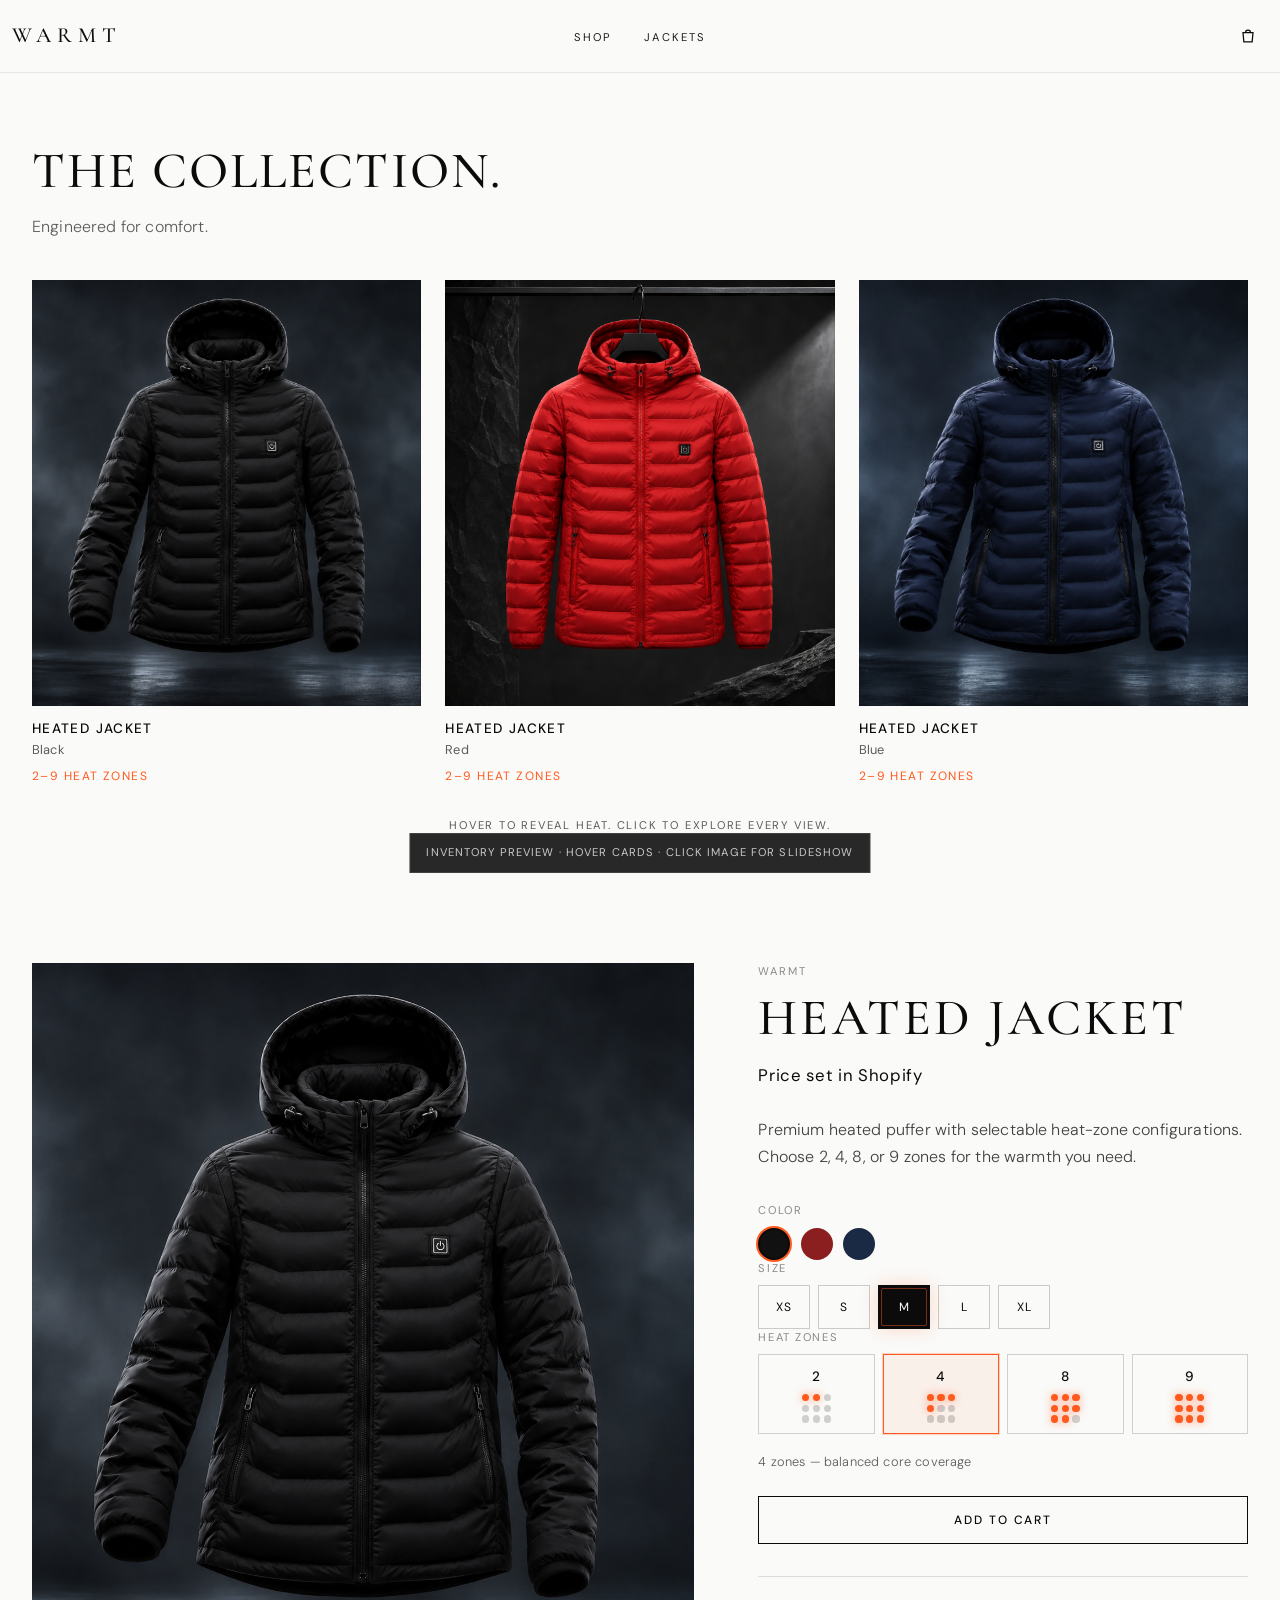
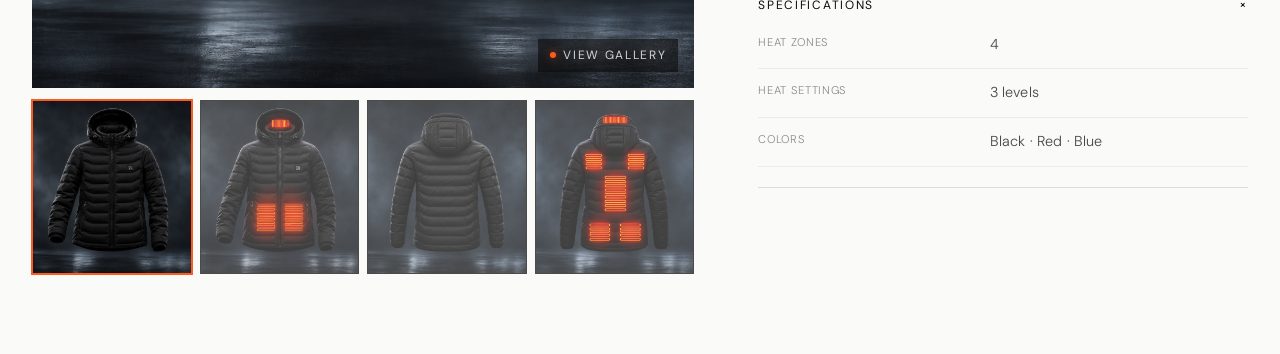
==== commit c0d0cb71: "Add heated vests and rename the brand to WARMT. Ship the fireside campaign, vest grid, and product p" ====
--- a/heated-store/preview/inventory.html
+++ b/heated-store/preview/inventory.html
@@ -3,7 +3,7 @@
   <head>
     <meta charset="utf-8">
     <meta name="viewport" content="width=device-width,initial-scale=1">
-    <title>WARMTH — Inventory Preview</title>
+    <title>WARMT — Inventory Preview</title>
     <link rel="preconnect" href="https://fonts.googleapis.com">
     <link rel="preconnect" href="https://fonts.gstatic.com" crossorigin>
     <link href="https://fonts.googleapis.com/css2?family=Cormorant+Garamond:wght@400;500;600&family=DM+Sans:opsz,wght@9..40,300;9..40,400;9..40,500&display=swap" rel="stylesheet">
@@ -42,7 +42,7 @@
   <body class="template-collection">
     <header class="site-header" data-site-header data-transparent="false">
       <div class="site-header__inner">
-        <a class="site-header__logo" href="index.html">WARMTH</a>
+        <a class="site-header__logo" href="index.html">WARMT</a>
         <nav class="site-header__nav" aria-label="Primary">
           <ul class="site-header__nav-list list-reset">
             <li><a class="site-header__nav-link" href="#inventory">Shop</a></li>
@@ -144,7 +144,7 @@
           </div>
 
           <div class="product__info">
-            <p class="product__vendor">WARMTH</p>
+            <p class="product__vendor">WARMT</p>
             <h1 class="product__title">Heated Jacket</h1>
             <div class="product__price">Price set in Shopify</div>
             <div class="product__description">
--- a/heated-store/assets/inventory.css
+++ b/heated-store/assets/inventory.css
@@ -57,7 +57,8 @@
   background: #d48a9b;
 }
 
-.inventory-section--gloves {
+.inventory-section--gloves,
+.inventory-section--vests {
   border-top: 1px solid rgba(11, 11, 11, 0.06);
 }
 
@@ -148,7 +149,7 @@
   padding: 0.4rem 0.7rem;
   background: rgba(11, 11, 11, 0.55);
   color: rgba(255, 255, 255, 0.75);
-  font-size: 0.62rem;
+  font-size: 0.75rem;
   letter-spacing: 0.14em;
   text-transform: uppercase;
   opacity: 0;
@@ -198,7 +199,7 @@
 
 .inventory-card__zones {
   margin: 0.45rem 0 0;
-  font-size: 0.68rem;
+  font-size: 0.75rem;
   letter-spacing: 0.12em;
   text-transform: uppercase;
   color: var(--color-heat);
@@ -261,7 +262,7 @@
   padding: 0.45rem 0.75rem;
   background: rgba(11, 11, 11, 0.6);
   color: rgba(255, 255, 255, 0.8);
-  font-size: 0.62rem;
+  font-size: 0.75rem;
   letter-spacing: 0.14em;
   text-transform: uppercase;
   pointer-events: none;
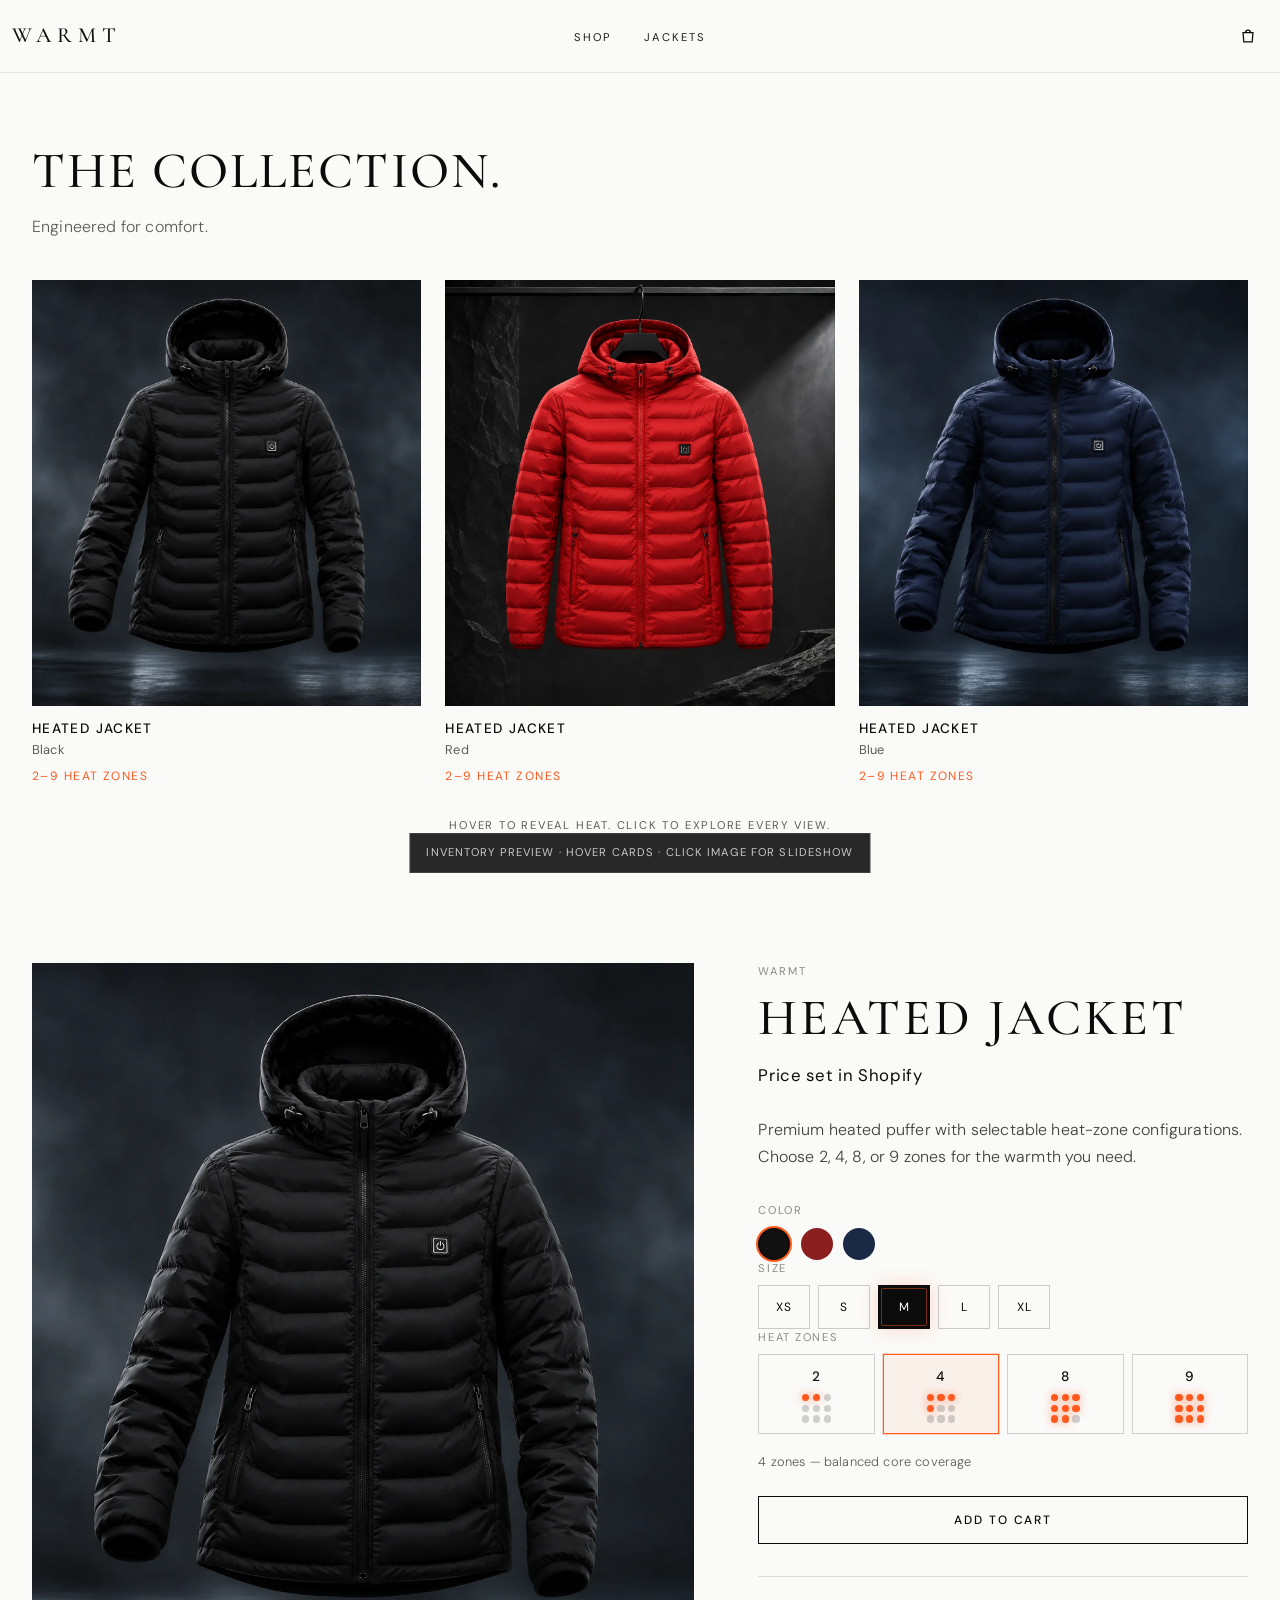
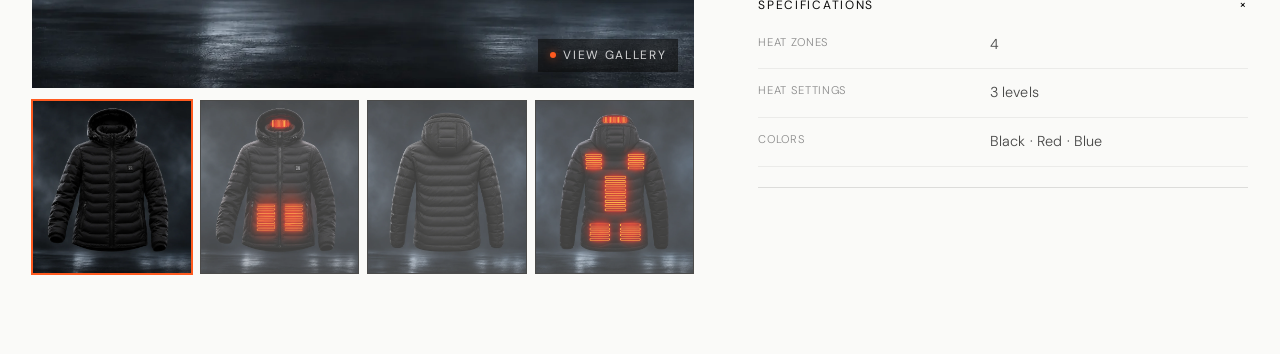
==== commit 726f632d: "Connect WARMT theme to live Shopify products - Jacket, vest and gloves sections now use real Shopify" ====
--- a/heated-store/preview/inventory.html
+++ b/heated-store/preview/inventory.html
@@ -81,8 +81,8 @@
           <div class="inventory-grid">
             <a class="inventory-card" href="#product-black" data-inventory-card data-color="black">
               <div class="inventory-card__media"><div class="inventory-card__stage">
-                <img class="inventory-card__img inventory-card__img--base" src="../assets/inventory/black-unglowfront.png" alt="Black heated jacket" width="1199" height="1312">
-                <img class="inventory-card__img inventory-card__img--glow" src="../assets/inventory/black-glowfront.png" alt="" width="1199" height="1312" aria-hidden="true">
+                <img class="inventory-card__img inventory-card__img--base" src="../assets/jacket-black-unglowfront.webp" alt="Black heated jacket" width="1199" height="1312">
+                <img class="inventory-card__img inventory-card__img--glow" src="../assets/jacket-black-glowfront.webp" alt="" width="1199" height="1312" aria-hidden="true">
                 <span class="inventory-card__heat-hint" aria-hidden="true"><span class="inventory-card__heat-dot"></span>Heat on</span>
               </div></div>
               <div class="inventory-card__meta">
@@ -93,8 +93,8 @@
             </a>
             <a class="inventory-card" href="#product-red" data-inventory-card data-color="red">
               <div class="inventory-card__media"><div class="inventory-card__stage">
-                <img class="inventory-card__img inventory-card__img--base" src="../assets/inventory/red-unglowfront.png" alt="Red heated jacket" width="1199" height="1312">
-                <img class="inventory-card__img inventory-card__img--glow" src="../assets/inventory/red-glowfront.png" alt="" width="1199" height="1312" aria-hidden="true">
+                <img class="inventory-card__img inventory-card__img--base" src="../assets/jacket-red-unglowfront.webp" alt="Red heated jacket" width="1199" height="1312">
+                <img class="inventory-card__img inventory-card__img--glow" src="../assets/jacket-red-glowfront.webp" alt="" width="1199" height="1312" aria-hidden="true">
                 <span class="inventory-card__heat-hint" aria-hidden="true"><span class="inventory-card__heat-dot"></span>Heat on</span>
               </div></div>
               <div class="inventory-card__meta">
@@ -105,8 +105,8 @@
             </a>
             <a class="inventory-card" href="#product-blue" data-inventory-card data-color="blue">
               <div class="inventory-card__media"><div class="inventory-card__stage">
-                <img class="inventory-card__img inventory-card__img--base" src="../assets/inventory/blue-unglowfront.png" alt="Blue heated jacket" width="1199" height="1312">
-                <img class="inventory-card__img inventory-card__img--glow" src="../assets/inventory/blue-glowfront.png" alt="" width="1199" height="1312" aria-hidden="true">
+                <img class="inventory-card__img inventory-card__img--base" src="../assets/jacket-blue-unglowfront.webp" alt="Blue heated jacket" width="1199" height="1312">
+                <img class="inventory-card__img inventory-card__img--glow" src="../assets/jacket-blue-glowfront.webp" alt="" width="1199" height="1312" aria-hidden="true">
                 <span class="inventory-card__heat-hint" aria-hidden="true"><span class="inventory-card__heat-dot"></span>Heat on</span>
               </div></div>
               <div class="inventory-card__meta">
@@ -124,21 +124,21 @@
         <div class="page-width product__layout">
           <div class="product__gallery" data-product-gallery data-inventory-gallery>
             <button type="button" class="product__gallery-main inventory-gallery__main" data-gallery-main data-open-slideshow aria-label="Open image slideshow">
-              <img data-gallery-active src="../assets/inventory/black-unglowfront.png" alt="Black jacket front" width="1199" height="1312">
+              <img data-gallery-active src="../assets/jacket-black-unglowfront.webp" alt="Black jacket front" width="1199" height="1312">
               <span class="inventory-gallery__cue"><span class="inventory-gallery__cue-dot"></span>View gallery</span>
             </button>
             <div class="product__thumbs inventory-gallery__thumbs">
-              <button type="button" class="product__thumb is-active" data-gallery-thumb data-src="../assets/inventory/black-unglowfront.png" data-alt="Black jacket front" aria-label="Front">
-                <img src="../assets/inventory/black-unglowfront.png" alt="" width="200" height="220">
-              </button>
-              <button type="button" class="product__thumb" data-gallery-thumb data-src="../assets/inventory/black-glowfront.png" data-alt="Black jacket front — heat on" aria-label="Front heat">
-                <img src="../assets/inventory/black-glowfront.png" alt="" width="200" height="220">
-              </button>
-              <button type="button" class="product__thumb" data-gallery-thumb data-src="../assets/inventory/black-unglowback.png" data-alt="Black jacket back" aria-label="Back">
-                <img src="../assets/inventory/black-unglowback.png" alt="" width="200" height="220">
-              </button>
-              <button type="button" class="product__thumb" data-gallery-thumb data-src="../assets/inventory/black-glowback.png" data-alt="Black jacket back — heat on" aria-label="Back heat">
-                <img src="../assets/inventory/black-glowback.png" alt="" width="200" height="220">
+              <button type="button" class="product__thumb is-active" data-gallery-thumb data-src="../assets/jacket-black-unglowfront.webp" data-alt="Black jacket front" aria-label="Front">
+                <img src="../assets/jacket-black-unglowfront.webp" alt="" width="200" height="220">
+              </button>
+              <button type="button" class="product__thumb" data-gallery-thumb data-src="../assets/jacket-black-glowfront.webp" data-alt="Black jacket front — heat on" aria-label="Front heat">
+                <img src="../assets/jacket-black-glowfront.webp" alt="" width="200" height="220">
+              </button>
+              <button type="button" class="product__thumb" data-gallery-thumb data-src="../assets/jacket-black-unglowback.webp" data-alt="Black jacket back" aria-label="Back">
+                <img src="../assets/jacket-black-unglowback.webp" alt="" width="200" height="220">
+              </button>
+              <button type="button" class="product__thumb" data-gallery-thumb data-src="../assets/jacket-black-glowback.webp" data-alt="Black jacket back — heat on" aria-label="Back heat">
+                <img src="../assets/jacket-black-glowback.webp" alt="" width="200" height="220">
               </button>
             </div>
           </div>
@@ -249,28 +249,28 @@
       "black": {
         "title": "Heated Jacket",
         "images": [
-          {"src": "../assets/inventory/black-unglowfront.png", "alt": "Black jacket front"},
-          {"src": "../assets/inventory/black-glowfront.png", "alt": "Black jacket front — heat on"},
-          {"src": "../assets/inventory/black-unglowback.png", "alt": "Black jacket back"},
-          {"src": "../assets/inventory/black-glowback.png", "alt": "Black jacket back — heat on"}
+          {"src": "../assets/jacket-black-unglowfront.webp", "alt": "Black jacket front"},
+          {"src": "../assets/jacket-black-glowfront.webp", "alt": "Black jacket front — heat on"},
+          {"src": "../assets/jacket-black-unglowback.webp", "alt": "Black jacket back"},
+          {"src": "../assets/jacket-black-glowback.webp", "alt": "Black jacket back — heat on"}
         ]
       },
       "red": {
         "title": "Heated Jacket",
         "images": [
-          {"src": "../assets/inventory/red-unglowfront.png", "alt": "Red jacket front"},
-          {"src": "../assets/inventory/red-glowfront.png", "alt": "Red jacket front — heat on"},
-          {"src": "../assets/inventory/red-unglowback.png", "alt": "Red jacket back"},
-          {"src": "../assets/inventory/red-glowback.png", "alt": "Red jacket back — heat on"}
+          {"src": "../assets/jacket-red-unglowfront.webp", "alt": "Red jacket front"},
+          {"src": "../assets/jacket-red-glowfront.webp", "alt": "Red jacket front — heat on"},
+          {"src": "../assets/jacket-red-unglowback.webp", "alt": "Red jacket back"},
+          {"src": "../assets/jacket-red-glowback.webp", "alt": "Red jacket back — heat on"}
         ]
       },
       "blue": {
         "title": "Heated Jacket",
         "images": [
-          {"src": "../assets/inventory/blue-unglowfront.png", "alt": "Blue jacket front"},
-          {"src": "../assets/inventory/blue-glowfront.png", "alt": "Blue jacket front — heat on"},
-          {"src": "../assets/inventory/blue-unglowback.png", "alt": "Blue jacket back"},
-          {"src": "../assets/inventory/blue-glowback.png", "alt": "Blue jacket back — heat on"}
+          {"src": "../assets/jacket-blue-unglowfront.webp", "alt": "Blue jacket front"},
+          {"src": "../assets/jacket-blue-glowfront.webp", "alt": "Blue jacket front — heat on"},
+          {"src": "../assets/jacket-blue-unglowback.webp", "alt": "Blue jacket back"},
+          {"src": "../assets/jacket-blue-glowback.webp", "alt": "Blue jacket back — heat on"}
         ]
       }
     }
--- a/heated-store/assets/inventory.css
+++ b/heated-store/assets/inventory.css
@@ -606,3 +606,64 @@
 .product__gallery-main img {
   object-fit: contain;
 }
+
+/* ---- Live product wiring (Shopify variants) ---- */
+.inventory-section--vest {
+  border-top: 1px solid rgba(11, 11, 11, 0.06);
+}
+
+.variant-pill.is-unavailable,
+.heat-zone-pill.is-unavailable,
+.color-pill.is-unavailable {
+  opacity: 0.38;
+}
+
+.variant-pill.is-unavailable .variant-pill__label {
+  text-decoration: line-through;
+}
+
+.color-pill.is-unavailable::after {
+  content: '';
+  position: absolute;
+  inset: 45% -2px auto;
+  height: 2px;
+  background: currentColor;
+  transform: rotate(-45deg);
+}
+
+.field__value {
+  text-transform: none;
+  letter-spacing: 0;
+  color: var(--color-muted, #8a8a8a);
+  font-weight: 400;
+}
+
+.inventory-product .price s {
+  color: var(--color-muted, #8a8a8a);
+  margin-right: 0.5rem;
+}
+
+.product__full-link {
+  display: inline-block;
+  margin-top: 1rem;
+  font-size: 0.8125rem;
+  letter-spacing: 0.08em;
+  text-transform: uppercase;
+  text-decoration: underline;
+  text-underline-offset: 0.3em;
+  color: inherit;
+}
+
+.product__setup-note {
+  padding: 1rem;
+  border: 1px dashed rgba(11, 11, 11, 0.25);
+  font-size: 0.875rem;
+}
+
+.inventory-product .heat-zone-pills {
+  flex-wrap: wrap;
+}
+
+.inventory-product .variant-pills--animated {
+  flex-wrap: wrap;
+}
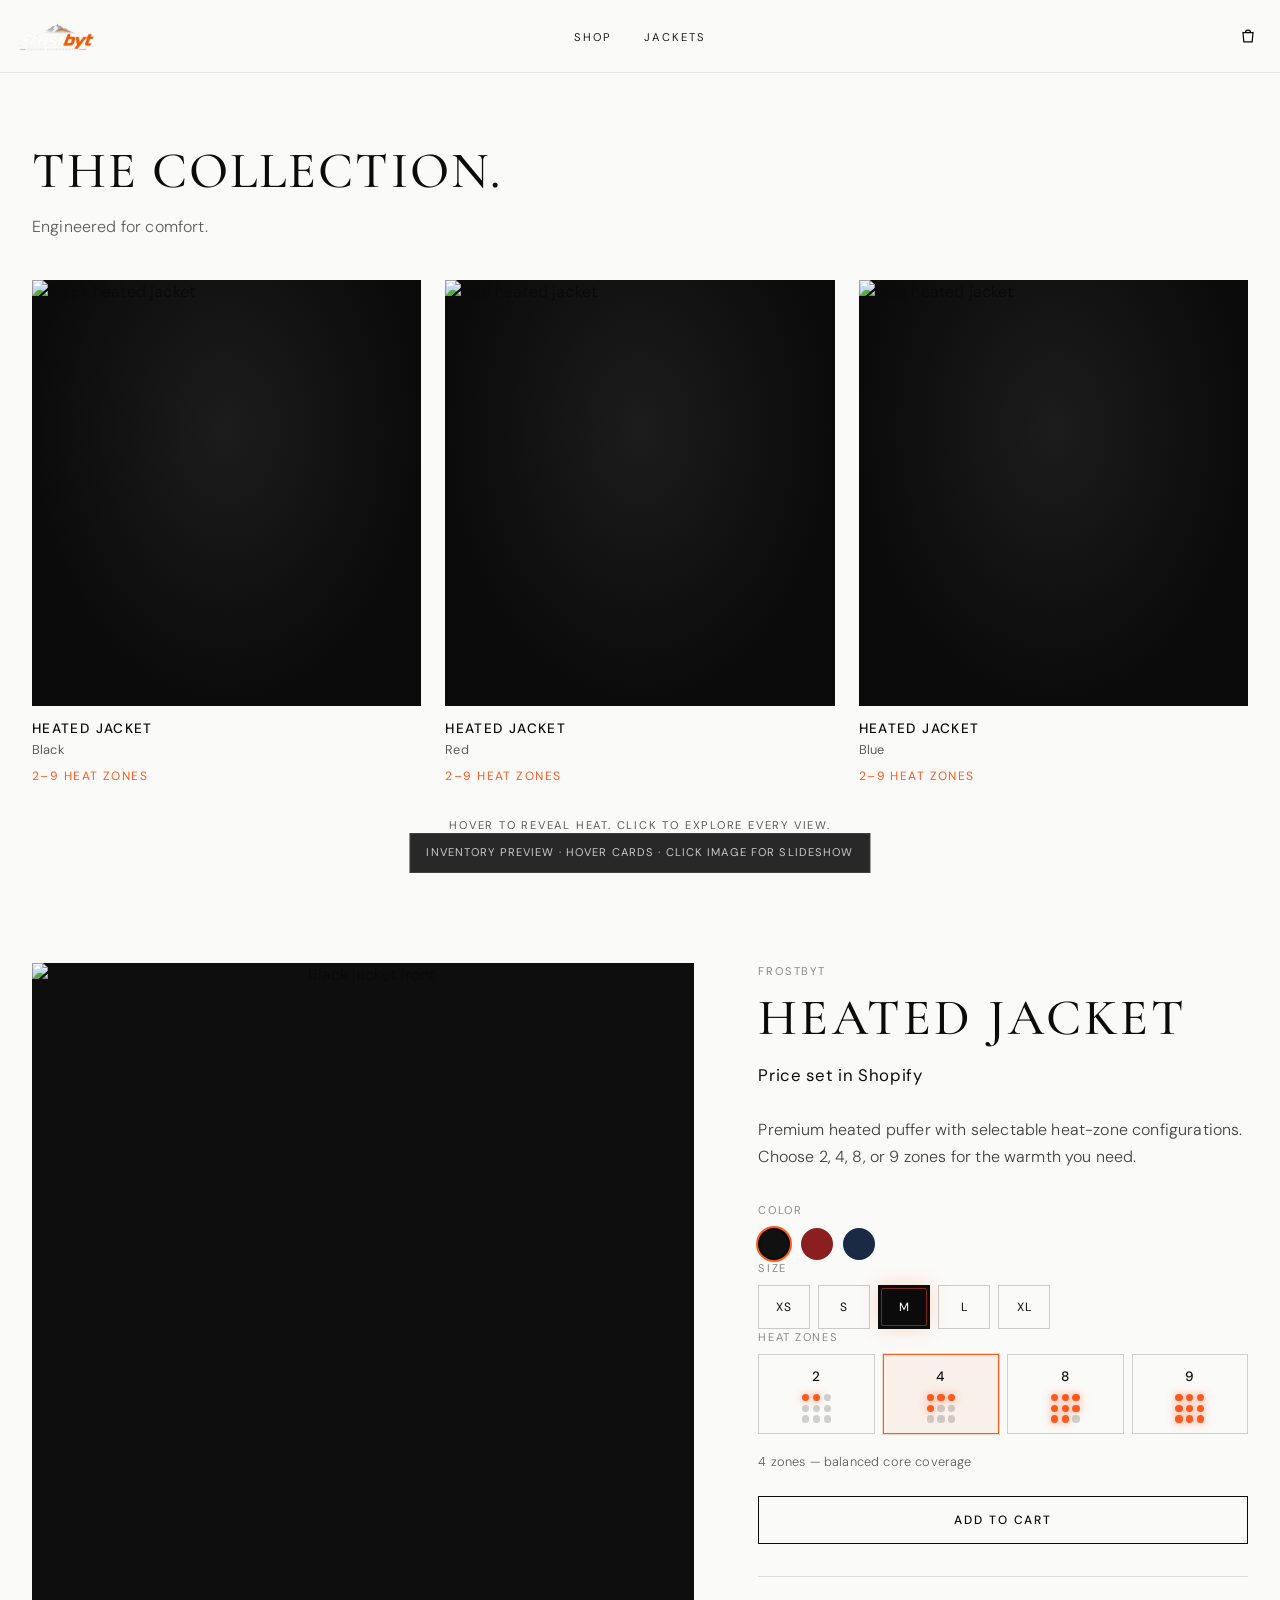
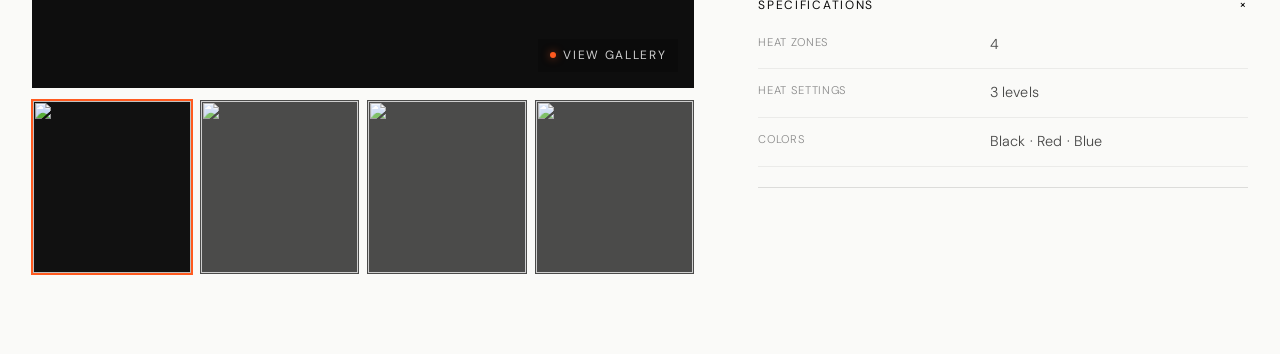
==== commit 22c81495: "Rebrand to Frostbyt and finish the featured product pass. Ship the logo and icon, fill the outdoor f" ====
--- a/heated-store/preview/inventory.html
+++ b/heated-store/preview/inventory.html
@@ -3,7 +3,8 @@
   <head>
     <meta charset="utf-8">
     <meta name="viewport" content="width=device-width,initial-scale=1">
-    <title>WARMT — Inventory Preview</title>
+    <title>Frostbyt — Inventory Preview</title>
+    <link rel="icon" type="image/png" href="../assets/icon.png">
     <link rel="preconnect" href="https://fonts.googleapis.com">
     <link rel="preconnect" href="https://fonts.gstatic.com" crossorigin>
     <link href="https://fonts.googleapis.com/css2?family=Cormorant+Garamond:wght@400;500;600&family=DM+Sans:opsz,wght@9..40,300;9..40,400;9..40,500&display=swap" rel="stylesheet">
@@ -42,7 +43,7 @@
   <body class="template-collection">
     <header class="site-header" data-site-header data-transparent="false">
       <div class="site-header__inner">
-        <a class="site-header__logo" href="index.html">WARMT</a>
+        <a class="site-header__logo" href="index.html"><img class="site-header__logo-img" src="../assets/logo.png" alt="Frostbyt" width="160" height="80"></a>
         <nav class="site-header__nav" aria-label="Primary">
           <ul class="site-header__nav-list list-reset">
             <li><a class="site-header__nav-link" href="#inventory">Shop</a></li>
@@ -81,8 +82,8 @@
           <div class="inventory-grid">
             <a class="inventory-card" href="#product-black" data-inventory-card data-color="black">
               <div class="inventory-card__media"><div class="inventory-card__stage">
-                <img class="inventory-card__img inventory-card__img--base" src="../assets/jacket-black-unglowfront.webp" alt="Black heated jacket" width="1199" height="1312">
-                <img class="inventory-card__img inventory-card__img--glow" src="../assets/jacket-black-glowfront.webp" alt="" width="1199" height="1312" aria-hidden="true">
+                <img class="inventory-card__img inventory-card__img--base" src="../assets/inventory/black-unglowfront.png" alt="Black heated jacket" width="1199" height="1312">
+                <img class="inventory-card__img inventory-card__img--glow" src="../assets/inventory/black-glowfront.png" alt="" width="1199" height="1312" aria-hidden="true">
                 <span class="inventory-card__heat-hint" aria-hidden="true"><span class="inventory-card__heat-dot"></span>Heat on</span>
               </div></div>
               <div class="inventory-card__meta">
@@ -93,8 +94,8 @@
             </a>
             <a class="inventory-card" href="#product-red" data-inventory-card data-color="red">
               <div class="inventory-card__media"><div class="inventory-card__stage">
-                <img class="inventory-card__img inventory-card__img--base" src="../assets/jacket-red-unglowfront.webp" alt="Red heated jacket" width="1199" height="1312">
-                <img class="inventory-card__img inventory-card__img--glow" src="../assets/jacket-red-glowfront.webp" alt="" width="1199" height="1312" aria-hidden="true">
+                <img class="inventory-card__img inventory-card__img--base" src="../assets/inventory/red-unglowfront.png" alt="Red heated jacket" width="1199" height="1312">
+                <img class="inventory-card__img inventory-card__img--glow" src="../assets/inventory/red-glowfront.png" alt="" width="1199" height="1312" aria-hidden="true">
                 <span class="inventory-card__heat-hint" aria-hidden="true"><span class="inventory-card__heat-dot"></span>Heat on</span>
               </div></div>
               <div class="inventory-card__meta">
@@ -105,8 +106,8 @@
             </a>
             <a class="inventory-card" href="#product-blue" data-inventory-card data-color="blue">
               <div class="inventory-card__media"><div class="inventory-card__stage">
-                <img class="inventory-card__img inventory-card__img--base" src="../assets/jacket-blue-unglowfront.webp" alt="Blue heated jacket" width="1199" height="1312">
-                <img class="inventory-card__img inventory-card__img--glow" src="../assets/jacket-blue-glowfront.webp" alt="" width="1199" height="1312" aria-hidden="true">
+                <img class="inventory-card__img inventory-card__img--base" src="../assets/inventory/blue-unglowfront.png" alt="Blue heated jacket" width="1199" height="1312">
+                <img class="inventory-card__img inventory-card__img--glow" src="../assets/inventory/blue-glowfront.png" alt="" width="1199" height="1312" aria-hidden="true">
                 <span class="inventory-card__heat-hint" aria-hidden="true"><span class="inventory-card__heat-dot"></span>Heat on</span>
               </div></div>
               <div class="inventory-card__meta">
@@ -124,27 +125,27 @@
         <div class="page-width product__layout">
           <div class="product__gallery" data-product-gallery data-inventory-gallery>
             <button type="button" class="product__gallery-main inventory-gallery__main" data-gallery-main data-open-slideshow aria-label="Open image slideshow">
-              <img data-gallery-active src="../assets/jacket-black-unglowfront.webp" alt="Black jacket front" width="1199" height="1312">
+              <img data-gallery-active src="../assets/inventory/black-unglowfront.png" alt="Black jacket front" width="1199" height="1312">
               <span class="inventory-gallery__cue"><span class="inventory-gallery__cue-dot"></span>View gallery</span>
             </button>
             <div class="product__thumbs inventory-gallery__thumbs">
-              <button type="button" class="product__thumb is-active" data-gallery-thumb data-src="../assets/jacket-black-unglowfront.webp" data-alt="Black jacket front" aria-label="Front">
-                <img src="../assets/jacket-black-unglowfront.webp" alt="" width="200" height="220">
-              </button>
-              <button type="button" class="product__thumb" data-gallery-thumb data-src="../assets/jacket-black-glowfront.webp" data-alt="Black jacket front — heat on" aria-label="Front heat">
-                <img src="../assets/jacket-black-glowfront.webp" alt="" width="200" height="220">
-              </button>
-              <button type="button" class="product__thumb" data-gallery-thumb data-src="../assets/jacket-black-unglowback.webp" data-alt="Black jacket back" aria-label="Back">
-                <img src="../assets/jacket-black-unglowback.webp" alt="" width="200" height="220">
-              </button>
-              <button type="button" class="product__thumb" data-gallery-thumb data-src="../assets/jacket-black-glowback.webp" data-alt="Black jacket back — heat on" aria-label="Back heat">
-                <img src="../assets/jacket-black-glowback.webp" alt="" width="200" height="220">
+              <button type="button" class="product__thumb is-active" data-gallery-thumb data-src="../assets/inventory/black-unglowfront.png" data-alt="Black jacket front" aria-label="Front">
+                <img src="../assets/inventory/black-unglowfront.png" alt="" width="200" height="220">
+              </button>
+              <button type="button" class="product__thumb" data-gallery-thumb data-src="../assets/inventory/black-glowfront.png" data-alt="Black jacket front — heat on" aria-label="Front heat">
+                <img src="../assets/inventory/black-glowfront.png" alt="" width="200" height="220">
+              </button>
+              <button type="button" class="product__thumb" data-gallery-thumb data-src="../assets/inventory/black-unglowback.png" data-alt="Black jacket back" aria-label="Back">
+                <img src="../assets/inventory/black-unglowback.png" alt="" width="200" height="220">
+              </button>
+              <button type="button" class="product__thumb" data-gallery-thumb data-src="../assets/inventory/black-glowback.png" data-alt="Black jacket back — heat on" aria-label="Back heat">
+                <img src="../assets/inventory/black-glowback.png" alt="" width="200" height="220">
               </button>
             </div>
           </div>
 
           <div class="product__info">
-            <p class="product__vendor">WARMT</p>
+            <p class="product__vendor">Frostbyt</p>
             <h1 class="product__title">Heated Jacket</h1>
             <div class="product__price">Price set in Shopify</div>
             <div class="product__description">
@@ -249,28 +250,28 @@
       "black": {
         "title": "Heated Jacket",
         "images": [
-          {"src": "../assets/jacket-black-unglowfront.webp", "alt": "Black jacket front"},
-          {"src": "../assets/jacket-black-glowfront.webp", "alt": "Black jacket front — heat on"},
-          {"src": "../assets/jacket-black-unglowback.webp", "alt": "Black jacket back"},
-          {"src": "../assets/jacket-black-glowback.webp", "alt": "Black jacket back — heat on"}
+          {"src": "../assets/inventory/black-unglowfront.png", "alt": "Black jacket front"},
+          {"src": "../assets/inventory/black-glowfront.png", "alt": "Black jacket front — heat on"},
+          {"src": "../assets/inventory/black-unglowback.png", "alt": "Black jacket back"},
+          {"src": "../assets/inventory/black-glowback.png", "alt": "Black jacket back — heat on"}
         ]
       },
       "red": {
         "title": "Heated Jacket",
         "images": [
-          {"src": "../assets/jacket-red-unglowfront.webp", "alt": "Red jacket front"},
-          {"src": "../assets/jacket-red-glowfront.webp", "alt": "Red jacket front — heat on"},
-          {"src": "../assets/jacket-red-unglowback.webp", "alt": "Red jacket back"},
-          {"src": "../assets/jacket-red-glowback.webp", "alt": "Red jacket back — heat on"}
+          {"src": "../assets/inventory/red-unglowfront.png", "alt": "Red jacket front"},
+          {"src": "../assets/inventory/red-glowfront.png", "alt": "Red jacket front — heat on"},
+          {"src": "../assets/inventory/red-unglowback.png", "alt": "Red jacket back"},
+          {"src": "../assets/inventory/red-glowback.png", "alt": "Red jacket back — heat on"}
         ]
       },
       "blue": {
         "title": "Heated Jacket",
         "images": [
-          {"src": "../assets/jacket-blue-unglowfront.webp", "alt": "Blue jacket front"},
-          {"src": "../assets/jacket-blue-glowfront.webp", "alt": "Blue jacket front — heat on"},
-          {"src": "../assets/jacket-blue-unglowback.webp", "alt": "Blue jacket back"},
-          {"src": "../assets/jacket-blue-glowback.webp", "alt": "Blue jacket back — heat on"}
+          {"src": "../assets/inventory/blue-unglowfront.png", "alt": "Blue jacket front"},
+          {"src": "../assets/inventory/blue-glowfront.png", "alt": "Blue jacket front — heat on"},
+          {"src": "../assets/inventory/blue-unglowback.png", "alt": "Blue jacket back"},
+          {"src": "../assets/inventory/blue-glowback.png", "alt": "Blue jacket back — heat on"}
         ]
       }
     }
--- a/heated-store/assets/editorial.css
+++ b/heated-store/assets/editorial.css
@@ -23,6 +23,8 @@
 
 .site-header__logo {
   justify-self: start;
+  display: inline-flex;
+  align-items: center;
   font-family: var(--font-heading);
   font-size: 1.35rem;
   letter-spacing: 0.28em;
@@ -30,10 +32,13 @@
   font-weight: 500;
 }
 
-.site-header__logo img {
+.site-header__logo img,
+.site-header__logo-img {
+  display: block;
   width: auto;
   height: auto;
-  max-height: 2rem;
+  max-height: 2.75rem;
+  max-width: min(42vw, 11rem);
 }
 
 .site-header__nav {
@@ -354,6 +359,14 @@
   margin-bottom: 1rem;
 }
 
+.site-footer__logo-img {
+  display: block;
+  width: auto;
+  height: auto;
+  max-height: 4.5rem;
+  max-width: min(70vw, 14rem);
+}
+
 .site-footer__tagline {
   max-width: 28ch;
   color: var(--color-muted);
--- a/heated-store/assets/product.css
+++ b/heated-store/assets/product.css
@@ -384,7 +384,7 @@
 }
 
 .featured-product__media {
-  aspect-ratio: 4 / 5;
+  aspect-ratio: 1672 / 941;
   background: var(--color-soft-black);
   overflow: hidden;
 }
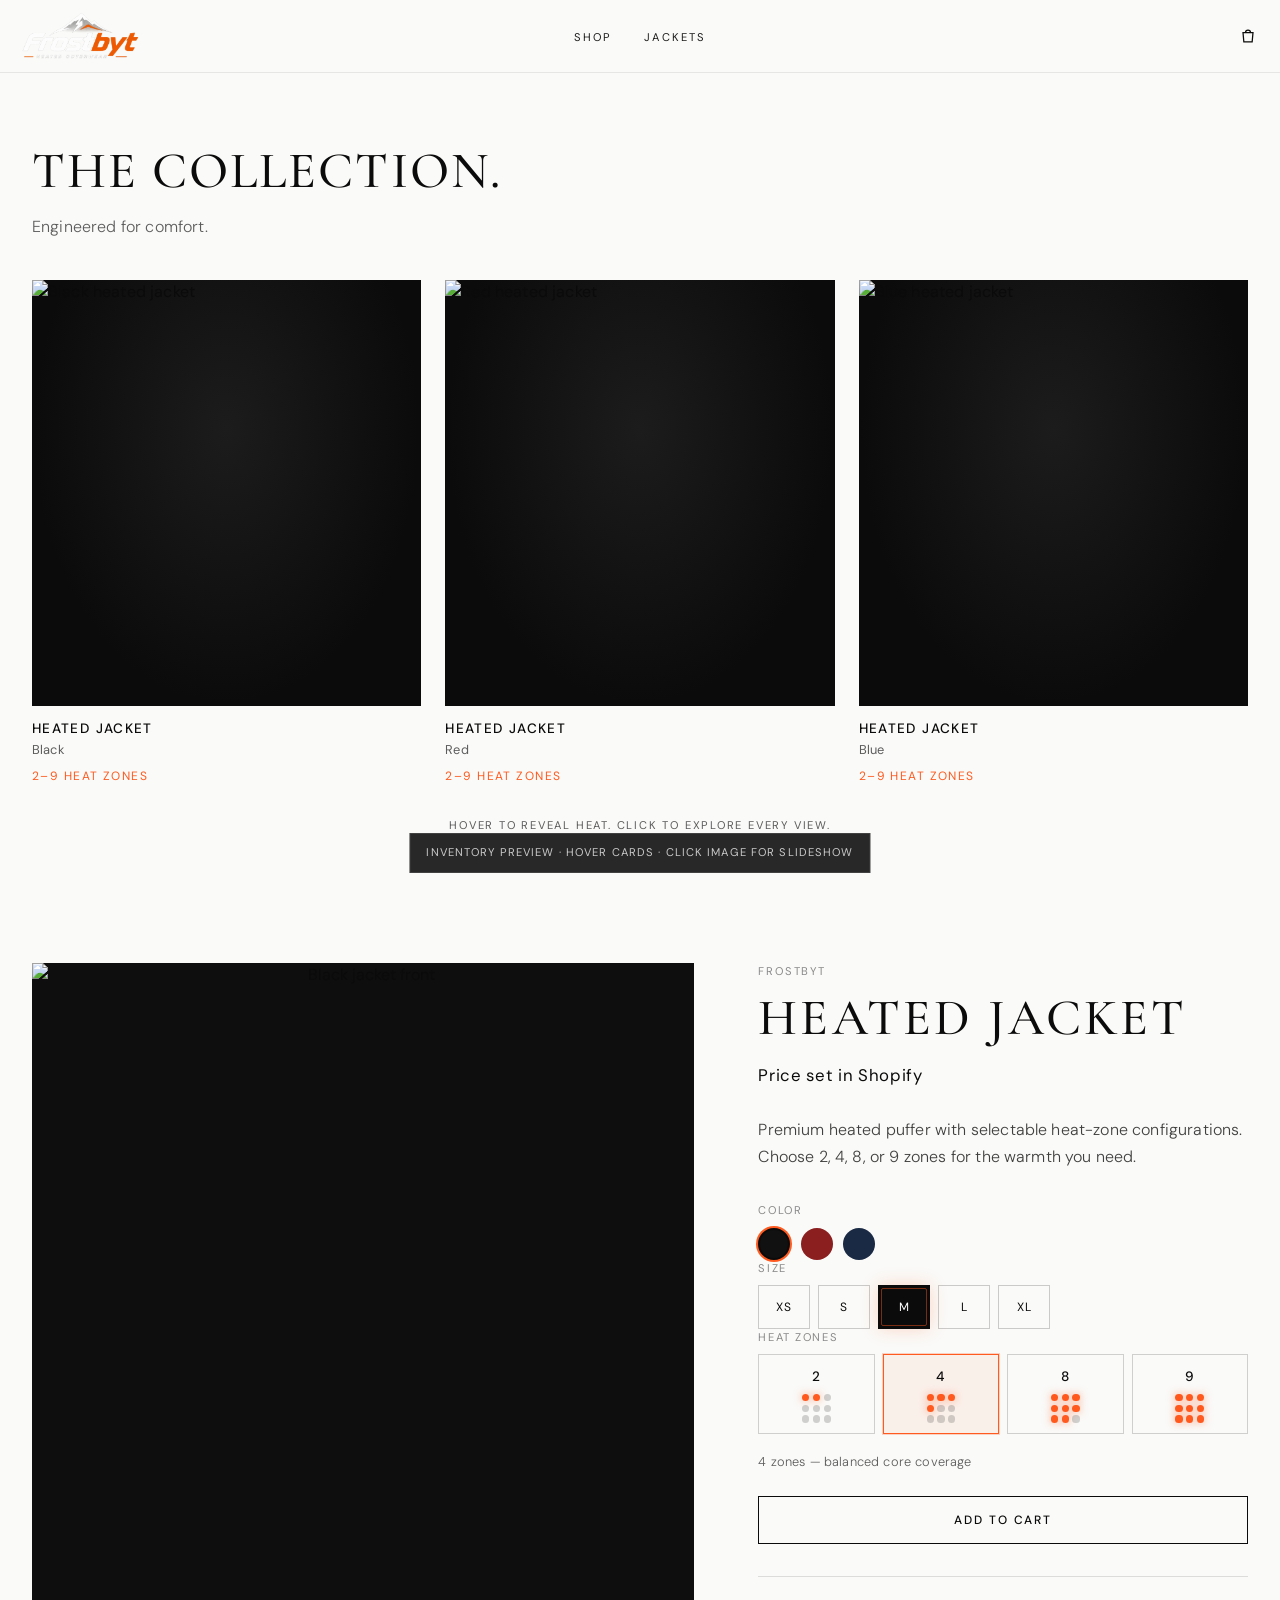
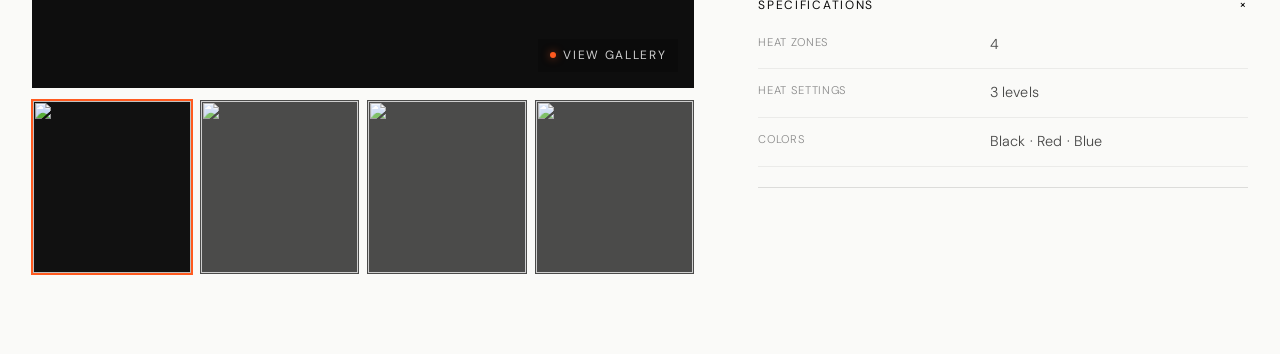
==== commit 12b6db47: "Enlarge the Frostbyt logo and add customer-information infrastructure. Policy templates stay incompl" ====
--- a/heated-store/preview/inventory.html
+++ b/heated-store/preview/inventory.html
@@ -43,7 +43,7 @@
   <body class="template-collection">
     <header class="site-header" data-site-header data-transparent="false">
       <div class="site-header__inner">
-        <a class="site-header__logo" href="index.html"><img class="site-header__logo-img" src="../assets/logo.png" alt="Frostbyt" width="160" height="80"></a>
+        <a class="site-header__logo" href="index.html"><img class="site-header__logo-img" src="../assets/logo.png" alt="Frostbyt" width="220" height="110"></a>
         <nav class="site-header__nav" aria-label="Primary">
           <ul class="site-header__nav-list list-reset">
             <li><a class="site-header__nav-link" href="#inventory">Shop</a></li>
--- a/heated-store/assets/base.css
+++ b/heated-store/assets/base.css
@@ -214,6 +214,18 @@
 .btn--filled:hover {
   background: transparent;
   color: var(--color-white);
+}
+
+.btn--ghost {
+  background: transparent;
+  color: var(--color-white);
+  border-color: rgba(255, 255, 255, 0.55);
+}
+
+.btn--ghost:hover,
+.btn--ghost:focus-visible {
+  border-color: var(--color-white);
+  background: rgba(255, 255, 255, 0.08);
 }
 
 .btn--heat {
--- a/heated-store/assets/editorial.css
+++ b/heated-store/assets/editorial.css
@@ -37,8 +37,8 @@
   display: block;
   width: auto;
   height: auto;
-  max-height: 2.75rem;
-  max-width: min(42vw, 11rem);
+  max-height: 4.25rem;
+  max-width: min(58vw, 16rem);
 }
 
 .site-header__nav {
@@ -347,7 +347,7 @@
 
 @media (min-width: 750px) {
   .site-footer__grid {
-    grid-template-columns: 1.4fr 1fr 1fr;
+    grid-template-columns: 1.5fr 1fr 1fr 1fr;
   }
 }
 
@@ -363,8 +363,8 @@
   display: block;
   width: auto;
   height: auto;
-  max-height: 4.5rem;
-  max-width: min(70vw, 14rem);
+  max-height: 5.5rem;
+  max-width: min(78vw, 18rem);
 }
 
 .site-footer__tagline {
@@ -386,6 +386,270 @@
 .site-footer__list {
   display: grid;
   gap: 0.75rem;
+}
+
+.site-footer__seller {
+  margin-top: 1.25rem;
+  max-width: 34ch;
+  color: rgba(255, 255, 255, 0.72);
+  font-size: 0.85rem;
+  line-height: 1.5;
+  font-weight: 300;
+}
+
+.site-footer__missing {
+  color: rgba(255, 255, 255, 0.55);
+}
+
+.site-footer__link--button {
+  display: inline;
+  padding: 0;
+  border: 0;
+  background: none;
+  color: inherit;
+  font: inherit;
+  letter-spacing: inherit;
+  text-align: left;
+  cursor: pointer;
+  text-decoration: underline;
+  text-underline-offset: 0.2em;
+}
+
+.site-footer__link--button:hover,
+.site-footer__link--button:focus-visible {
+  color: var(--color-white);
+}
+
+.page-width--narrow {
+  width: min(100% - 1.5rem, 48rem);
+}
+
+.legal-page__header {
+  margin-bottom: 2rem;
+}
+
+.legal-page__eyebrow {
+  margin-bottom: 0.75rem;
+  font-size: 0.7rem;
+  letter-spacing: 0.16em;
+  text-transform: uppercase;
+  color: var(--color-muted);
+}
+
+.legal-page__updated {
+  margin-top: 0.75rem;
+  color: rgba(255, 255, 255, 0.65);
+  font-size: 0.9rem;
+}
+
+.legal-page__missing {
+  color: var(--color-amber);
+}
+
+.legal-page__incomplete {
+  margin-bottom: 1.5rem;
+  padding: 1rem 1.1rem;
+  border: 1px solid rgba(255, 179, 71, 0.45);
+  background: rgba(255, 179, 71, 0.08);
+  color: rgba(255, 255, 255, 0.9);
+}
+
+.legal-page__outline h2 {
+  margin: 1.5rem 0 0.75rem;
+  font-size: 1.15rem;
+}
+
+.legal-page__outline ul {
+  padding-left: 1.2rem;
+  color: rgba(255, 255, 255, 0.82);
+}
+
+.legal-page__outline li + li {
+  margin-top: 0.45rem;
+}
+
+.legal-page__related {
+  margin-top: 3rem;
+  padding-top: 1.5rem;
+  border-top: 1px solid rgba(255, 255, 255, 0.1);
+}
+
+.legal-page__related-title {
+  margin-bottom: 0.85rem;
+  font-family: var(--font-body);
+  font-size: 0.7rem;
+  letter-spacing: 0.16em;
+  text-transform: uppercase;
+  color: var(--color-muted);
+}
+
+.legal-page__related-list {
+  display: grid;
+  gap: 0.65rem;
+}
+
+.legal-page__related-list a {
+  color: rgba(255, 255, 255, 0.85);
+  text-decoration: underline;
+  text-underline-offset: 0.18em;
+}
+
+.privacy-banner {
+  position: fixed;
+  left: 0;
+  right: 0;
+  bottom: 0;
+  z-index: 80;
+  padding: 1rem 0 calc(1rem + env(safe-area-inset-bottom, 0px));
+  background: rgba(11, 11, 11, 0.96);
+  border-top: 1px solid rgba(255, 255, 255, 0.14);
+  color: var(--color-white);
+}
+
+.privacy-banner__inner {
+  display: grid;
+  gap: 1rem;
+}
+
+@media (min-width: 990px) {
+  .privacy-banner__inner {
+    grid-template-columns: 1.6fr auto;
+    align-items: center;
+  }
+}
+
+.privacy-banner__title {
+  margin: 0 0 0.4rem;
+  font-family: var(--font-body);
+  font-size: 0.85rem;
+  letter-spacing: 0.08em;
+  text-transform: uppercase;
+}
+
+.privacy-banner__text {
+  margin: 0;
+  max-width: 62ch;
+  color: rgba(255, 255, 255, 0.8);
+  font-size: 0.92rem;
+  line-height: 1.5;
+  font-weight: 300;
+}
+
+.privacy-banner__text a {
+  color: var(--color-white);
+  text-decoration: underline;
+  text-underline-offset: 0.15em;
+}
+
+.privacy-banner__actions {
+  display: flex;
+  flex-wrap: wrap;
+  gap: 0.65rem;
+}
+
+.privacy-banner__btn {
+  min-height: 2.6rem;
+}
+
+.privacy-prefs[hidden],
+.privacy-banner[hidden] {
+  display: none !important;
+}
+
+.privacy-prefs {
+  position: fixed;
+  inset: 0;
+  z-index: 90;
+}
+
+.privacy-prefs__overlay {
+  position: absolute;
+  inset: 0;
+  background: rgba(0, 0, 0, 0.55);
+}
+
+.privacy-prefs__panel {
+  position: relative;
+  z-index: 1;
+  width: min(100% - 1.5rem, 34rem);
+  max-height: min(88vh, 40rem);
+  margin: 6vh auto 0;
+  overflow: auto;
+  background: #121212;
+  border: 1px solid rgba(255, 255, 255, 0.12);
+  color: var(--color-white);
+}
+
+.privacy-prefs__header,
+.privacy-prefs__footer {
+  display: flex;
+  align-items: center;
+  justify-content: space-between;
+  gap: 1rem;
+  padding: 1rem 1.15rem;
+  border-bottom: 1px solid rgba(255, 255, 255, 0.1);
+}
+
+.privacy-prefs__footer {
+  border-bottom: 0;
+  border-top: 1px solid rgba(255, 255, 255, 0.1);
+}
+
+.privacy-prefs__title {
+  margin: 0;
+  font-size: 1.05rem;
+}
+
+.privacy-prefs__body {
+  padding: 1.15rem;
+}
+
+.privacy-prefs__intro,
+.privacy-prefs__note,
+.privacy-prefs__hint {
+  color: rgba(255, 255, 255, 0.72);
+  font-size: 0.9rem;
+  line-height: 1.5;
+  font-weight: 300;
+}
+
+.privacy-prefs__group {
+  margin: 1.15rem 0 0;
+  padding: 0;
+  border: 0;
+}
+
+.privacy-prefs__legend {
+  margin-bottom: 0.55rem;
+  font-size: 0.7rem;
+  letter-spacing: 0.14em;
+  text-transform: uppercase;
+  color: var(--color-muted);
+}
+
+.privacy-prefs__row {
+  display: flex;
+  align-items: flex-start;
+  justify-content: space-between;
+  gap: 1rem;
+  padding: 0.85rem 0.9rem;
+  border: 1px solid rgba(255, 255, 255, 0.12);
+}
+
+.privacy-prefs__row strong {
+  display: block;
+  margin-bottom: 0.25rem;
+}
+
+.privacy-prefs__row input {
+  width: 1.15rem;
+  height: 1.15rem;
+  margin-top: 0.15rem;
+  accent-color: var(--color-heat);
+}
+
+html.privacy-prefs-open {
+  overflow: hidden;
 }
 
 .site-footer__link {
--- a/heated-store/assets/product.css
+++ b/heated-store/assets/product.css
@@ -184,6 +184,36 @@
 
 .product__size-guide:hover {
   color: var(--color-heat);
+}
+
+.product__purchase-notes {
+  margin-top: 1.5rem;
+  padding: 1rem 0 0;
+  border-top: 1px solid rgba(11, 11, 11, 0.12);
+  display: grid;
+  gap: 0.65rem;
+  color: rgba(11, 11, 11, 0.82);
+  font-size: 0.95rem;
+  line-height: 1.5;
+}
+
+.product__purchase-notes-pending {
+  color: rgba(11, 11, 11, 0.62);
+}
+
+.product__policy-links {
+  display: flex;
+  flex-wrap: wrap;
+  gap: 0.45rem 0.65rem;
+  font-size: 0.8rem;
+  letter-spacing: 0.06em;
+  text-transform: uppercase;
+}
+
+.product__policy-links a {
+  color: var(--color-bg);
+  text-decoration: underline;
+  text-underline-offset: 0.2em;
 }
 
 .product__meta-blocks {
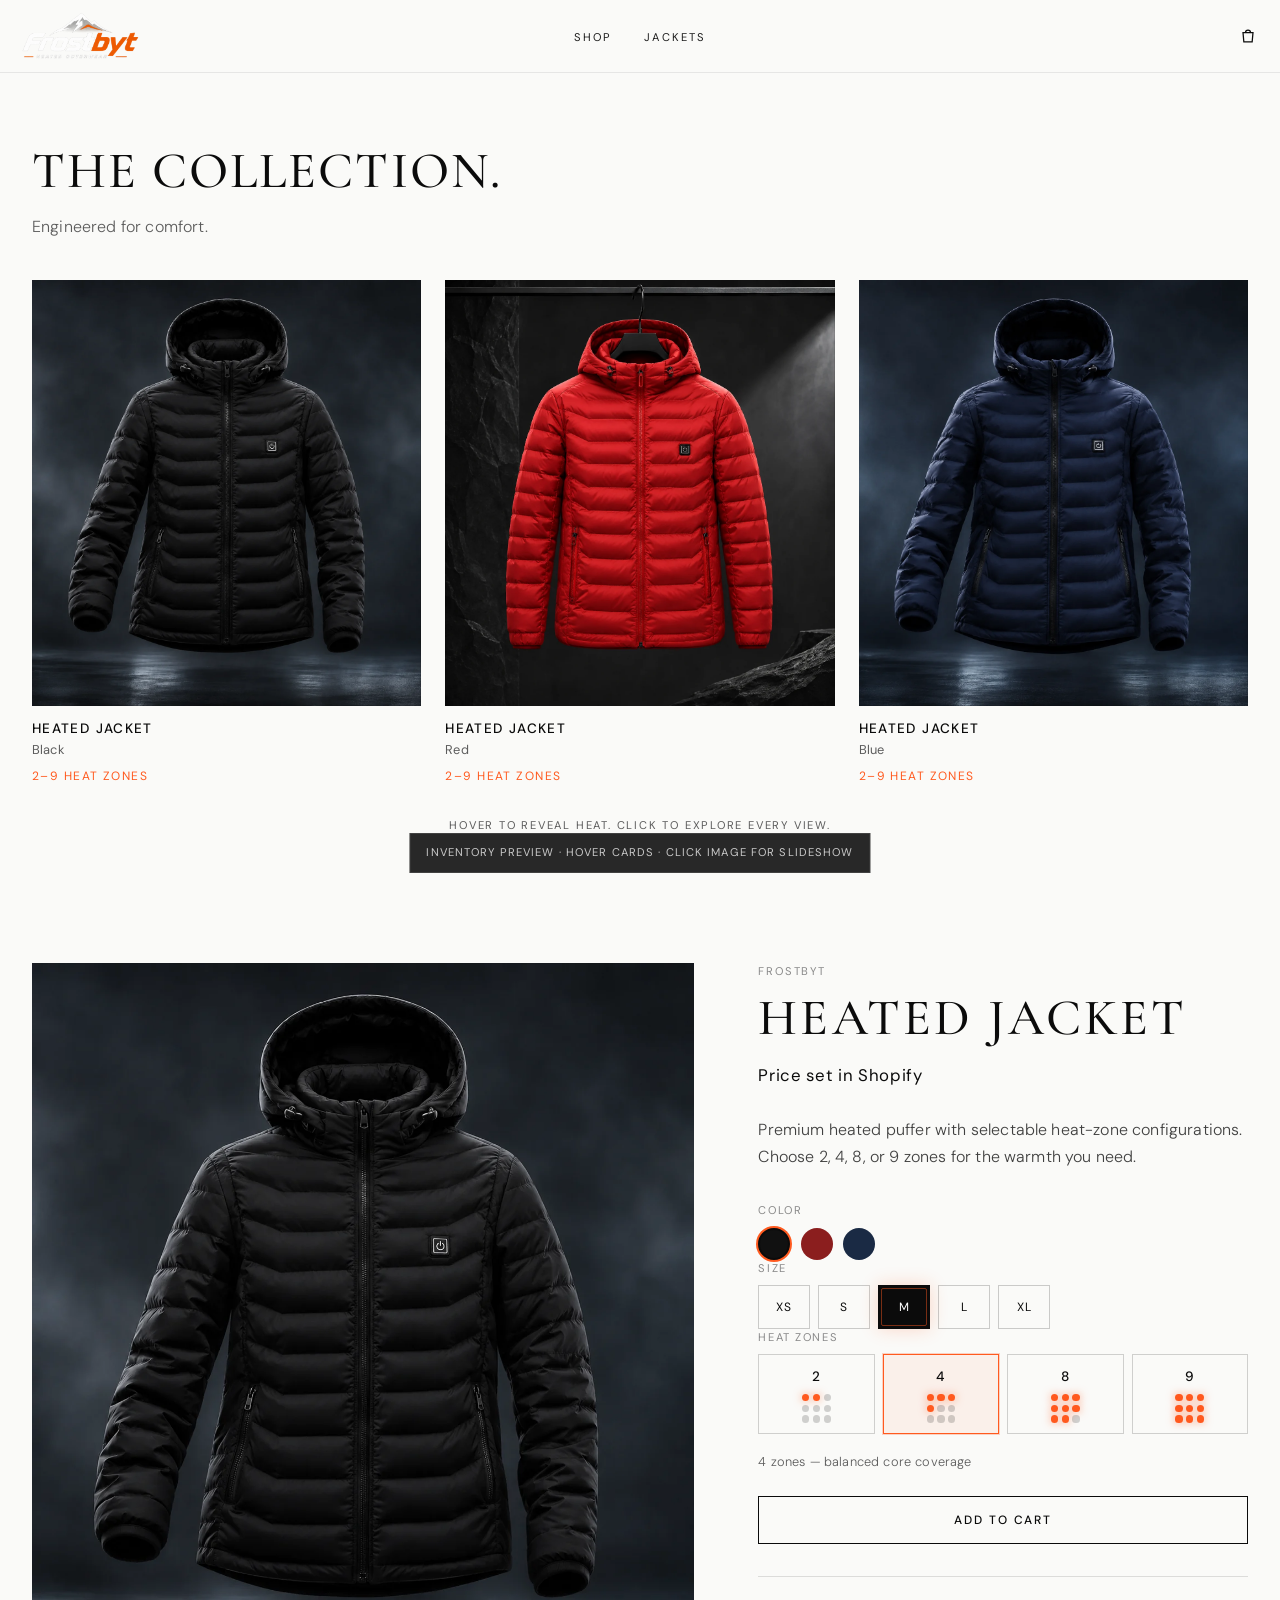
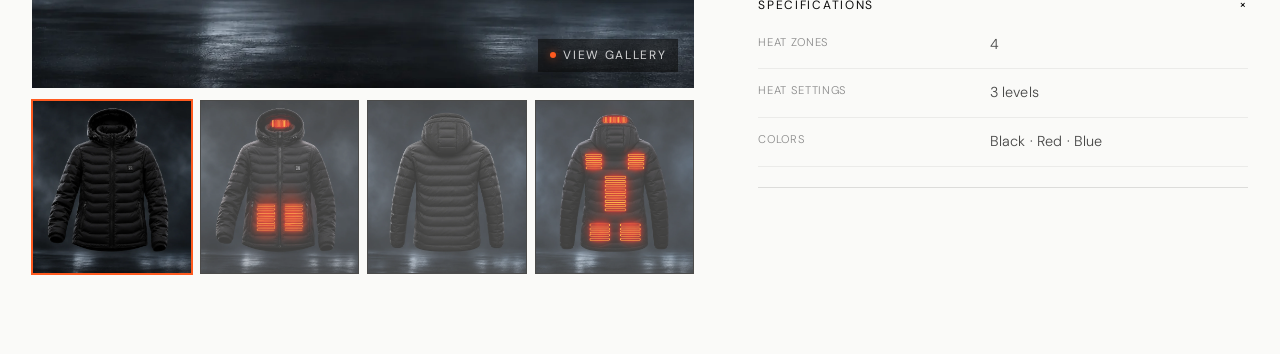
==== commit 330fcb7a: "Merge main: Frostbyt rebrand, logo, footer, legal pages, cookie banner, new videos - Flatten assets " ====
--- a/heated-store/preview/inventory.html
+++ b/heated-store/preview/inventory.html
@@ -82,8 +82,8 @@
           <div class="inventory-grid">
             <a class="inventory-card" href="#product-black" data-inventory-card data-color="black">
               <div class="inventory-card__media"><div class="inventory-card__stage">
-                <img class="inventory-card__img inventory-card__img--base" src="../assets/inventory/black-unglowfront.png" alt="Black heated jacket" width="1199" height="1312">
-                <img class="inventory-card__img inventory-card__img--glow" src="../assets/inventory/black-glowfront.png" alt="" width="1199" height="1312" aria-hidden="true">
+                <img class="inventory-card__img inventory-card__img--base" src="../assets/jacket-black-unglowfront.webp" alt="Black heated jacket" width="1199" height="1312">
+                <img class="inventory-card__img inventory-card__img--glow" src="../assets/jacket-black-glowfront.webp" alt="" width="1199" height="1312" aria-hidden="true">
                 <span class="inventory-card__heat-hint" aria-hidden="true"><span class="inventory-card__heat-dot"></span>Heat on</span>
               </div></div>
               <div class="inventory-card__meta">
@@ -94,8 +94,8 @@
             </a>
             <a class="inventory-card" href="#product-red" data-inventory-card data-color="red">
               <div class="inventory-card__media"><div class="inventory-card__stage">
-                <img class="inventory-card__img inventory-card__img--base" src="../assets/inventory/red-unglowfront.png" alt="Red heated jacket" width="1199" height="1312">
-                <img class="inventory-card__img inventory-card__img--glow" src="../assets/inventory/red-glowfront.png" alt="" width="1199" height="1312" aria-hidden="true">
+                <img class="inventory-card__img inventory-card__img--base" src="../assets/jacket-red-unglowfront.webp" alt="Red heated jacket" width="1199" height="1312">
+                <img class="inventory-card__img inventory-card__img--glow" src="../assets/jacket-red-glowfront.webp" alt="" width="1199" height="1312" aria-hidden="true">
                 <span class="inventory-card__heat-hint" aria-hidden="true"><span class="inventory-card__heat-dot"></span>Heat on</span>
               </div></div>
               <div class="inventory-card__meta">
@@ -106,8 +106,8 @@
             </a>
             <a class="inventory-card" href="#product-blue" data-inventory-card data-color="blue">
               <div class="inventory-card__media"><div class="inventory-card__stage">
-                <img class="inventory-card__img inventory-card__img--base" src="../assets/inventory/blue-unglowfront.png" alt="Blue heated jacket" width="1199" height="1312">
-                <img class="inventory-card__img inventory-card__img--glow" src="../assets/inventory/blue-glowfront.png" alt="" width="1199" height="1312" aria-hidden="true">
+                <img class="inventory-card__img inventory-card__img--base" src="../assets/jacket-blue-unglowfront.webp" alt="Blue heated jacket" width="1199" height="1312">
+                <img class="inventory-card__img inventory-card__img--glow" src="../assets/jacket-blue-glowfront.webp" alt="" width="1199" height="1312" aria-hidden="true">
                 <span class="inventory-card__heat-hint" aria-hidden="true"><span class="inventory-card__heat-dot"></span>Heat on</span>
               </div></div>
               <div class="inventory-card__meta">
@@ -125,21 +125,21 @@
         <div class="page-width product__layout">
           <div class="product__gallery" data-product-gallery data-inventory-gallery>
             <button type="button" class="product__gallery-main inventory-gallery__main" data-gallery-main data-open-slideshow aria-label="Open image slideshow">
-              <img data-gallery-active src="../assets/inventory/black-unglowfront.png" alt="Black jacket front" width="1199" height="1312">
+              <img data-gallery-active src="../assets/jacket-black-unglowfront.webp" alt="Black jacket front" width="1199" height="1312">
               <span class="inventory-gallery__cue"><span class="inventory-gallery__cue-dot"></span>View gallery</span>
             </button>
             <div class="product__thumbs inventory-gallery__thumbs">
-              <button type="button" class="product__thumb is-active" data-gallery-thumb data-src="../assets/inventory/black-unglowfront.png" data-alt="Black jacket front" aria-label="Front">
-                <img src="../assets/inventory/black-unglowfront.png" alt="" width="200" height="220">
-              </button>
-              <button type="button" class="product__thumb" data-gallery-thumb data-src="../assets/inventory/black-glowfront.png" data-alt="Black jacket front — heat on" aria-label="Front heat">
-                <img src="../assets/inventory/black-glowfront.png" alt="" width="200" height="220">
-              </button>
-              <button type="button" class="product__thumb" data-gallery-thumb data-src="../assets/inventory/black-unglowback.png" data-alt="Black jacket back" aria-label="Back">
-                <img src="../assets/inventory/black-unglowback.png" alt="" width="200" height="220">
-              </button>
-              <button type="button" class="product__thumb" data-gallery-thumb data-src="../assets/inventory/black-glowback.png" data-alt="Black jacket back — heat on" aria-label="Back heat">
-                <img src="../assets/inventory/black-glowback.png" alt="" width="200" height="220">
+              <button type="button" class="product__thumb is-active" data-gallery-thumb data-src="../assets/jacket-black-unglowfront.webp" data-alt="Black jacket front" aria-label="Front">
+                <img src="../assets/jacket-black-unglowfront.webp" alt="" width="200" height="220">
+              </button>
+              <button type="button" class="product__thumb" data-gallery-thumb data-src="../assets/jacket-black-glowfront.webp" data-alt="Black jacket front — heat on" aria-label="Front heat">
+                <img src="../assets/jacket-black-glowfront.webp" alt="" width="200" height="220">
+              </button>
+              <button type="button" class="product__thumb" data-gallery-thumb data-src="../assets/jacket-black-unglowback.webp" data-alt="Black jacket back" aria-label="Back">
+                <img src="../assets/jacket-black-unglowback.webp" alt="" width="200" height="220">
+              </button>
+              <button type="button" class="product__thumb" data-gallery-thumb data-src="../assets/jacket-black-glowback.webp" data-alt="Black jacket back — heat on" aria-label="Back heat">
+                <img src="../assets/jacket-black-glowback.webp" alt="" width="200" height="220">
               </button>
             </div>
           </div>
@@ -250,28 +250,28 @@
       "black": {
         "title": "Heated Jacket",
         "images": [
-          {"src": "../assets/inventory/black-unglowfront.png", "alt": "Black jacket front"},
-          {"src": "../assets/inventory/black-glowfront.png", "alt": "Black jacket front — heat on"},
-          {"src": "../assets/inventory/black-unglowback.png", "alt": "Black jacket back"},
-          {"src": "../assets/inventory/black-glowback.png", "alt": "Black jacket back — heat on"}
+          {"src": "../assets/jacket-black-unglowfront.webp", "alt": "Black jacket front"},
+          {"src": "../assets/jacket-black-glowfront.webp", "alt": "Black jacket front — heat on"},
+          {"src": "../assets/jacket-black-unglowback.webp", "alt": "Black jacket back"},
+          {"src": "../assets/jacket-black-glowback.webp", "alt": "Black jacket back — heat on"}
         ]
       },
       "red": {
         "title": "Heated Jacket",
         "images": [
-          {"src": "../assets/inventory/red-unglowfront.png", "alt": "Red jacket front"},
-          {"src": "../assets/inventory/red-glowfront.png", "alt": "Red jacket front — heat on"},
-          {"src": "../assets/inventory/red-unglowback.png", "alt": "Red jacket back"},
-          {"src": "../assets/inventory/red-glowback.png", "alt": "Red jacket back — heat on"}
+          {"src": "../assets/jacket-red-unglowfront.webp", "alt": "Red jacket front"},
+          {"src": "../assets/jacket-red-glowfront.webp", "alt": "Red jacket front — heat on"},
+          {"src": "../assets/jacket-red-unglowback.webp", "alt": "Red jacket back"},
+          {"src": "../assets/jacket-red-glowback.webp", "alt": "Red jacket back — heat on"}
         ]
       },
       "blue": {
         "title": "Heated Jacket",
         "images": [
-          {"src": "../assets/inventory/blue-unglowfront.png", "alt": "Blue jacket front"},
-          {"src": "../assets/inventory/blue-glowfront.png", "alt": "Blue jacket front — heat on"},
-          {"src": "../assets/inventory/blue-unglowback.png", "alt": "Blue jacket back"},
-          {"src": "../assets/inventory/blue-glowback.png", "alt": "Blue jacket back — heat on"}
+          {"src": "../assets/jacket-blue-unglowfront.webp", "alt": "Blue jacket front"},
+          {"src": "../assets/jacket-blue-glowfront.webp", "alt": "Blue jacket front — heat on"},
+          {"src": "../assets/jacket-blue-unglowback.webp", "alt": "Blue jacket back"},
+          {"src": "../assets/jacket-blue-glowback.webp", "alt": "Blue jacket back — heat on"}
         ]
       }
     }
--- a/heated-store/assets/editorial.css
+++ b/heated-store/assets/editorial.css
@@ -1055,3 +1055,10 @@
 body.cart-drawer-open {
   overflow: hidden;
 }
+
+/* Contact form on the Contact page */
+.legal-page__contact-form { margin: 2.5rem 0; display: grid; gap: 1rem; }
+.legal-page__contact-form .field { display: grid; gap: 0.35rem; margin-bottom: 1rem; }
+.legal-page__contact-form .field__input { width: 100%; padding: 0.75rem 0.9rem; border: 1px solid rgba(11, 11, 11, 0.2); background: #fff; font: inherit; }
+.legal-page__contact-form .form-status { padding: 0.75rem 1rem; border: 1px solid rgba(11, 11, 11, 0.15); margin-bottom: 1rem; }
+.legal-page__contact-form .form-status--error { border-color: #d62828; color: #d62828; }
